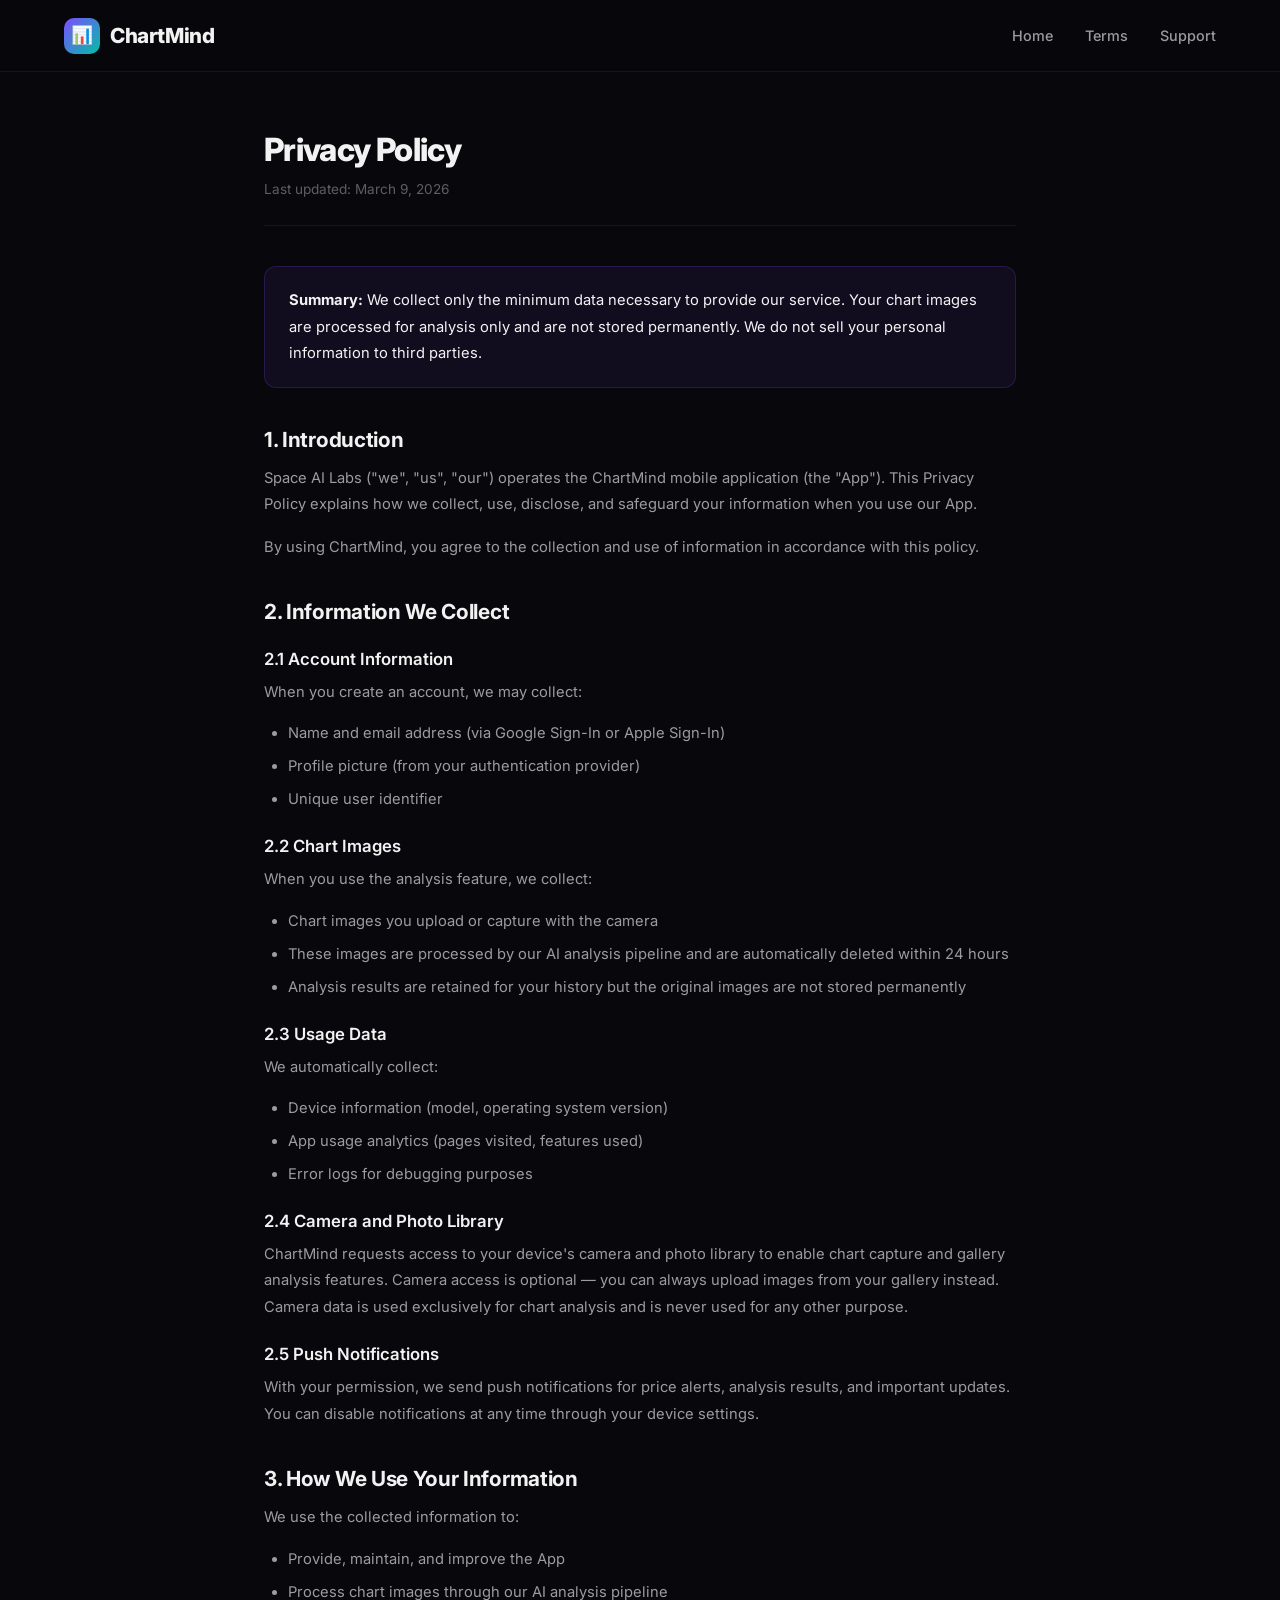
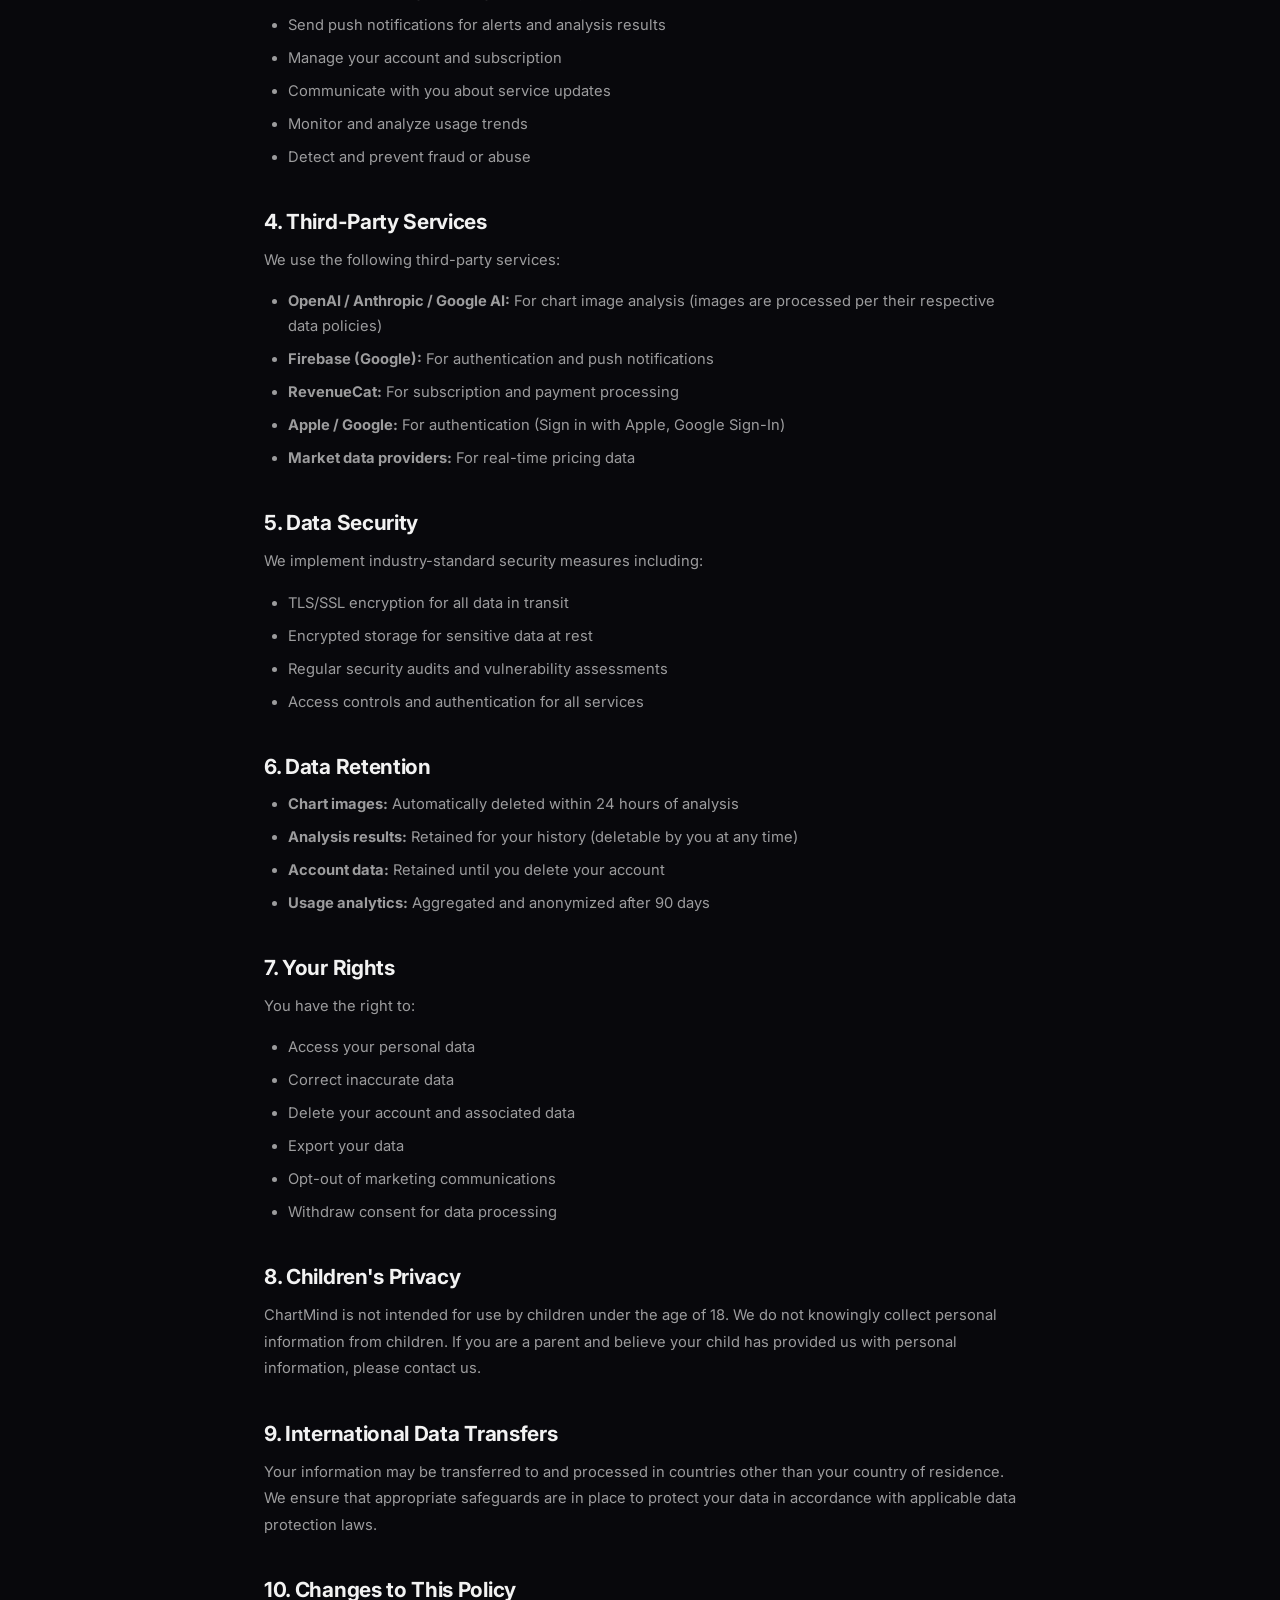
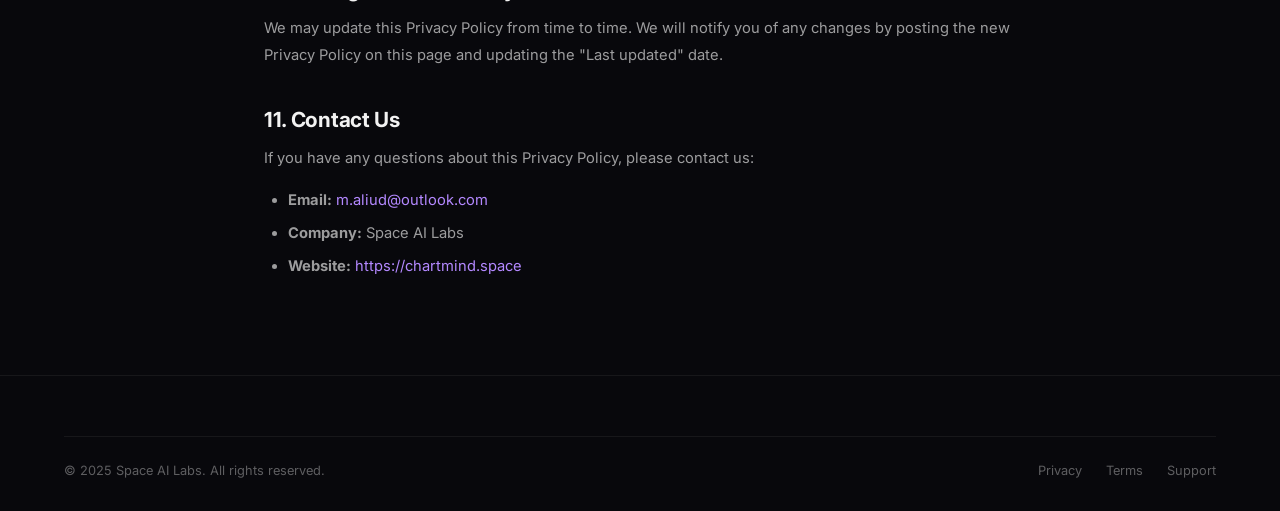
==== privacy-policy.html @ 4bdffff1 "feat: ChartMind website - landing, privacy, terms, support" ====
<!DOCTYPE html>
<html lang="en">

<head>
    <meta charset="UTF-8">
    <meta name="viewport" content="width=device-width, initial-scale=1.0">
    <title>Privacy Policy — ChartMind</title>
    <meta name="description" content="ChartMind Privacy Policy. Learn how we collect, use, and protect your data.">
    <link rel="preconnect" href="https://fonts.googleapis.com">
    <link rel="preconnect" href="https://fonts.gstatic.com" crossorigin>
    <link href="https://fonts.googleapis.com/css2?family=Inter:wght@400;500;600;700;800&display=swap" rel="stylesheet">
    <link rel="stylesheet" href="styles.css">
    <link rel="icon" type="image/png"
        href="data:image/svg+xml,<svg xmlns='http://www.w3.org/2000/svg' viewBox='0 0 100 100'><text y='.9em' font-size='90'>📊</text></svg>">
</head>

<body>

    <!-- Navbar -->
    <nav class="navbar">
        <div class="container">
            <a href="/" class="nav-logo">
                <div class="logo-icon">📊</div>
                ChartMind
            </a>
            <ul class="nav-links" id="navLinks">
                <li><a href="/">Home</a></li>
                <li><a href="terms-of-service.html">Terms</a></li>
                <li><a href="support.html">Support</a></li>
            </ul>
            <button class="nav-toggle" id="navToggle" aria-label="Menu">
                <span></span><span></span><span></span>
            </button>
        </div>
    </nav>

    <!-- Content -->
    <main class="legal-page">
        <div class="container">
            <h1>Privacy Policy</h1>
            <p class="last-updated">Last updated: March 9, 2026</p>

            <div class="highlight-box">
                <p><strong>Summary:</strong> We collect only the minimum data necessary to provide our service. Your
                    chart images are processed for analysis only and are not stored permanently. We do not sell your
                    personal information to third parties.</p>
            </div>

            <h2>1. Introduction</h2>
            <p>Space AI Labs ("we", "us", "our") operates the ChartMind mobile application (the "App"). This Privacy
                Policy explains how we collect, use, disclose, and safeguard your information when you use our App.</p>
            <p>By using ChartMind, you agree to the collection and use of information in accordance with this policy.
            </p>

            <h2>2. Information We Collect</h2>

            <h3>2.1 Account Information</h3>
            <p>When you create an account, we may collect:</p>
            <ul>
                <li>Name and email address (via Google Sign-In or Apple Sign-In)</li>
                <li>Profile picture (from your authentication provider)</li>
                <li>Unique user identifier</li>
            </ul>

            <h3>2.2 Chart Images</h3>
            <p>When you use the analysis feature, we collect:</p>
            <ul>
                <li>Chart images you upload or capture with the camera</li>
                <li>These images are processed by our AI analysis pipeline and are automatically deleted within 24 hours
                </li>
                <li>Analysis results are retained for your history but the original images are not stored permanently
                </li>
            </ul>

            <h3>2.3 Usage Data</h3>
            <p>We automatically collect:</p>
            <ul>
                <li>Device information (model, operating system version)</li>
                <li>App usage analytics (pages visited, features used)</li>
                <li>Error logs for debugging purposes</li>
            </ul>

            <h3>2.4 Camera and Photo Library</h3>
            <p>ChartMind requests access to your device's camera and photo library to enable chart capture and gallery
                analysis features. Camera access is optional — you can always upload images from your gallery instead.
                Camera data is used exclusively for chart analysis and is never used for any other purpose.</p>

            <h3>2.5 Push Notifications</h3>
            <p>With your permission, we send push notifications for price alerts, analysis results, and important
                updates. You can disable notifications at any time through your device settings.</p>

            <h2>3. How We Use Your Information</h2>
            <p>We use the collected information to:</p>
            <ul>
                <li>Provide, maintain, and improve the App</li>
                <li>Process chart images through our AI analysis pipeline</li>
                <li>Send push notifications for alerts and analysis results</li>
                <li>Manage your account and subscription</li>
                <li>Communicate with you about service updates</li>
                <li>Monitor and analyze usage trends</li>
                <li>Detect and prevent fraud or abuse</li>
            </ul>

            <h2>4. Third-Party Services</h2>
            <p>We use the following third-party services:</p>
            <ul>
                <li><strong>OpenAI / Anthropic / Google AI:</strong> For chart image analysis (images are processed per
                    their respective data policies)</li>
                <li><strong>Firebase (Google):</strong> For authentication and push notifications</li>
                <li><strong>RevenueCat:</strong> For subscription and payment processing</li>
                <li><strong>Apple / Google:</strong> For authentication (Sign in with Apple, Google Sign-In)</li>
                <li><strong>Market data providers:</strong> For real-time pricing data</li>
            </ul>

            <h2>5. Data Security</h2>
            <p>We implement industry-standard security measures including:</p>
            <ul>
                <li>TLS/SSL encryption for all data in transit</li>
                <li>Encrypted storage for sensitive data at rest</li>
                <li>Regular security audits and vulnerability assessments</li>
                <li>Access controls and authentication for all services</li>
            </ul>

            <h2>6. Data Retention</h2>
            <ul>
                <li><strong>Chart images:</strong> Automatically deleted within 24 hours of analysis</li>
                <li><strong>Analysis results:</strong> Retained for your history (deletable by you at any time)</li>
                <li><strong>Account data:</strong> Retained until you delete your account</li>
                <li><strong>Usage analytics:</strong> Aggregated and anonymized after 90 days</li>
            </ul>

            <h2>7. Your Rights</h2>
            <p>You have the right to:</p>
            <ul>
                <li>Access your personal data</li>
                <li>Correct inaccurate data</li>
                <li>Delete your account and associated data</li>
                <li>Export your data</li>
                <li>Opt-out of marketing communications</li>
                <li>Withdraw consent for data processing</li>
            </ul>

            <h2>8. Children's Privacy</h2>
            <p>ChartMind is not intended for use by children under the age of 18. We do not knowingly collect personal
                information from children. If you are a parent and believe your child has provided us with personal
                information, please contact us.</p>

            <h2>9. International Data Transfers</h2>
            <p>Your information may be transferred to and processed in countries other than your country of residence.
                We ensure that appropriate safeguards are in place to protect your data in accordance with applicable
                data protection laws.</p>

            <h2>10. Changes to This Policy</h2>
            <p>We may update this Privacy Policy from time to time. We will notify you of any changes by posting the new
                Privacy Policy on this page and updating the "Last updated" date.</p>

            <h2>11. Contact Us</h2>
            <p>If you have any questions about this Privacy Policy, please contact us:</p>
            <ul>
                <li><strong>Email:</strong> <a href="mailto:m.aliud@outlook.com">m.aliud@outlook.com</a></li>
                <li><strong>Company:</strong> Space AI Labs</li>
                <li><strong>Website:</strong> <a href="https://chartmind.space">https://chartmind.space</a></li>
            </ul>
        </div>
    </main>

    <!-- Footer -->
    <footer class="footer">
        <div class="container">
            <div class="footer-bottom">
                <p>&copy; 2025 Space AI Labs. All rights reserved.</p>
                <div class="footer-bottom-links">
                    <a href="privacy-policy.html">Privacy</a>
                    <a href="terms-of-service.html">Terms</a>
                    <a href="support.html">Support</a>
                </div>
            </div>
        </div>
    </footer>

    <script>
        const toggle = document.getElementById('navToggle');
        const links = document.getElementById('navLinks');
        toggle.addEventListener('click', () => links.classList.toggle('active'));
    </script>

</body>

</html>
---- styles.css ----
/* ═══════════════════════════════════════════════════════════════
   ChartMind — Global Styles
   Premium dark theme with purple/teal accents
   ═══════════════════════════════════════════════════════════════ */

/* ─── Reset & Base ─── */
*, *::before, *::after {
  margin: 0;
  padding: 0;
  box-sizing: border-box;
}

:root {
  --bg-primary: #08080c;
  --bg-secondary: #111118;
  --bg-card: #16161f;
  --bg-card-hover: #1c1c28;
  --surface: #1e1e2a;
  --border: rgba(124, 77, 255, 0.12);
  --border-subtle: rgba(255, 255, 255, 0.06);
  
  --purple: #7C4DFF;
  --purple-light: #B388FF;
  --purple-dark: #5a2fd6;
  --teal: #00BFA5;
  --teal-light: #1DE9B6;
  --blue: #448AFF;
  --gold: #FFD54F;
  --red: #FF5252;
  --green: #69F0AE;
  
  --text-primary: rgba(255, 255, 255, 0.95);
  --text-secondary: rgba(255, 255, 255, 0.6);
  --text-muted: rgba(255, 255, 255, 0.35);
  
  --font: 'Inter', -apple-system, BlinkMacSystemFont, 'Segoe UI', sans-serif;
  --font-mono: 'JetBrains Mono', 'Fira Code', monospace;
  
  --radius-sm: 8px;
  --radius-md: 12px;
  --radius-lg: 20px;
  --radius-xl: 28px;
  
  --shadow: 0 4px 24px rgba(0, 0, 0, 0.4);
  --shadow-purple: 0 4px 32px rgba(124, 77, 255, 0.15);
  --shadow-teal: 0 4px 32px rgba(0, 191, 165, 0.15);
  
  --max-width: 1200px;
  --header-height: 72px;
}

html {
  scroll-behavior: smooth;
  -webkit-font-smoothing: antialiased;
  -moz-osx-font-smoothing: grayscale;
}

body {
  font-family: var(--font);
  background: var(--bg-primary);
  color: var(--text-primary);
  line-height: 1.6;
  overflow-x: hidden;
}

a {
  color: var(--purple-light);
  text-decoration: none;
  transition: color 0.2s ease;
}

a:hover {
  color: var(--purple);
}

img {
  max-width: 100%;
  height: auto;
}

/* ─── Typography ─── */
h1 { font-size: clamp(2.2rem, 5vw, 3.5rem); font-weight: 800; line-height: 1.15; letter-spacing: -0.02em; }
h2 { font-size: clamp(1.6rem, 3.5vw, 2.4rem); font-weight: 700; line-height: 1.2; letter-spacing: -0.015em; }
h3 { font-size: clamp(1.2rem, 2.5vw, 1.5rem); font-weight: 600; line-height: 1.3; }
h4 { font-size: 1.1rem; font-weight: 600; }
p { color: var(--text-secondary); font-size: 1rem; }

/* ─── Layout ─── */
.container {
  max-width: var(--max-width);
  margin: 0 auto;
  padding: 0 24px;
}

section {
  padding: 80px 0;
}

/* ─── Header / Navbar ─── */
.navbar {
  position: fixed;
  top: 0;
  left: 0;
  right: 0;
  height: var(--header-height);
  z-index: 1000;
  backdrop-filter: blur(20px);
  -webkit-backdrop-filter: blur(20px);
  background: rgba(8, 8, 12, 0.85);
  border-bottom: 1px solid var(--border-subtle);
  transition: background 0.3s ease;
}

.navbar .container {
  display: flex;
  align-items: center;
  justify-content: space-between;
  height: 100%;
}

.nav-logo {
  display: flex;
  align-items: center;
  gap: 10px;
  font-size: 1.3rem;
  font-weight: 800;
  color: var(--text-primary);
  letter-spacing: -0.02em;
}

.nav-logo .logo-icon {
  width: 36px;
  height: 36px;
  background: linear-gradient(135deg, var(--purple), var(--teal));
  border-radius: 10px;
  display: flex;
  align-items: center;
  justify-content: center;
  font-size: 1.1rem;
}

.nav-links {
  display: flex;
  align-items: center;
  gap: 32px;
  list-style: none;
}

.nav-links a {
  color: var(--text-secondary);
  font-size: 0.9rem;
  font-weight: 500;
  transition: color 0.2s;
}

.nav-links a:hover {
  color: var(--text-primary);
}

.nav-cta {
  display: inline-flex;
  align-items: center;
  gap: 6px;
  padding: 10px 22px;
  background: linear-gradient(135deg, var(--purple), var(--purple-dark));
  color: white !important;
  border-radius: var(--radius-md);
  font-weight: 600;
  font-size: 0.85rem;
  transition: transform 0.2s, box-shadow 0.2s;
}

.nav-cta:hover {
  transform: translateY(-1px);
  box-shadow: var(--shadow-purple);
}

/* Mobile menu */
.nav-toggle {
  display: none;
  flex-direction: column;
  gap: 5px;
  cursor: pointer;
  background: none;
  border: none;
  padding: 8px;
}

.nav-toggle span {
  width: 22px;
  height: 2px;
  background: var(--text-primary);
  border-radius: 2px;
  transition: transform 0.3s;
}

/* ─── Hero Section ─── */
.hero {
  min-height: 100vh;
  display: flex;
  align-items: center;
  position: relative;
  padding-top: var(--header-height);
  overflow: hidden;
}

.hero::before {
  content: '';
  position: absolute;
  top: -30%;
  left: 50%;
  transform: translateX(-50%);
  width: 800px;
  height: 800px;
  background: radial-gradient(circle, rgba(124, 77, 255, 0.12) 0%, transparent 70%);
  pointer-events: none;
}

.hero::after {
  content: '';
  position: absolute;
  bottom: -20%;
  right: -10%;
  width: 600px;
  height: 600px;
  background: radial-gradient(circle, rgba(0, 191, 165, 0.08) 0%, transparent 70%);
  pointer-events: none;
}

.hero .container {
  display: grid;
  grid-template-columns: 1fr 1fr;
  gap: 60px;
  align-items: center;
  position: relative;
  z-index: 1;
}

.hero-content {
  max-width: 560px;
}

.hero-badge {
  display: inline-flex;
  align-items: center;
  gap: 8px;
  padding: 6px 16px;
  background: rgba(124, 77, 255, 0.12);
  border: 1px solid rgba(124, 77, 255, 0.25);
  border-radius: 100px;
  font-size: 0.8rem;
  font-weight: 600;
  color: var(--purple-light);
  margin-bottom: 24px;
}

.hero-badge .dot {
  width: 6px;
  height: 6px;
  background: var(--teal);
  border-radius: 50%;
  animation: pulse-dot 2s infinite;
}

@keyframes pulse-dot {
  0%, 100% { opacity: 1; }
  50% { opacity: 0.4; }
}

.hero h1 {
  margin-bottom: 20px;
}

.hero h1 .gradient-text {
  background: linear-gradient(135deg, var(--purple-light), var(--teal-light));
  -webkit-background-clip: text;
  -webkit-text-fill-color: transparent;
  background-clip: text;
}

.hero-description {
  font-size: 1.15rem;
  margin-bottom: 36px;
  line-height: 1.7;
}

.hero-actions {
  display: flex;
  gap: 16px;
  flex-wrap: wrap;
}

.btn-primary {
  display: inline-flex;
  align-items: center;
  gap: 8px;
  padding: 14px 32px;
  background: linear-gradient(135deg, var(--purple), var(--purple-dark));
  color: white;
  border-radius: var(--radius-md);
  font-weight: 700;
  font-size: 1rem;
  transition: transform 0.2s, box-shadow 0.3s;
  border: none;
  cursor: pointer;
}

.btn-primary:hover {
  transform: translateY(-2px);
  box-shadow: var(--shadow-purple);
  color: white;
}

.btn-secondary {
  display: inline-flex;
  align-items: center;
  gap: 8px;
  padding: 14px 32px;
  background: rgba(255, 255, 255, 0.05);
  color: var(--text-primary);
  border: 1px solid var(--border);
  border-radius: var(--radius-md);
  font-weight: 600;
  font-size: 1rem;
  transition: all 0.2s;
  cursor: pointer;
}

.btn-secondary:hover {
  background: rgba(255, 255, 255, 0.08);
  border-color: rgba(124, 77, 255, 0.3);
  color: white;
}

.hero-visual {
  display: flex;
  justify-content: center;
  position: relative;
}

.phone-mockup {
  width: 280px;
  height: 580px;
  background: var(--bg-card);
  border-radius: 40px;
  border: 3px solid rgba(255, 255, 255, 0.08);
  position: relative;
  overflow: hidden;
  box-shadow: var(--shadow), 0 0 80px rgba(124, 77, 255, 0.1);
}

.phone-mockup::before {
  content: '';
  position: absolute;
  top: 0;
  left: 50%;
  transform: translateX(-50%);
  width: 120px;
  height: 30px;
  background: var(--bg-primary);
  border-radius: 0 0 20px 20px;
  z-index: 2;
}

.phone-screen {
  width: 100%;
  height: 100%;
  background: linear-gradient(180deg, #0d0d15 0%, #111118 50%, #0a0a12 100%);
  display: flex;
  flex-direction: column;
  align-items: center;
  justify-content: center;
  padding: 40px 20px;
}

.phone-screen .chart-line {
  width: 100%;
  height: 120px;
  position: relative;
  margin: 20px 0;
}

.phone-screen .chart-line svg {
  width: 100%;
  height: 100%;
}

/* ─── Features Section ─── */
.features {
  position: relative;
}

.features::before {
  content: '';
  position: absolute;
  top: 0;
  left: 0;
  right: 0;
  height: 1px;
  background: linear-gradient(90deg, transparent, var(--border), transparent);
}

.section-header {
  text-align: center;
  max-width: 600px;
  margin: 0 auto 60px;
}

.section-header .overline {
  display: inline-block;
  font-size: 0.75rem;
  font-weight: 700;
  text-transform: uppercase;
  letter-spacing: 0.15em;
  color: var(--teal);
  margin-bottom: 12px;
}

.section-header h2 {
  margin-bottom: 16px;
}

.section-header p {
  font-size: 1.05rem;
}

.features-grid {
  display: grid;
  grid-template-columns: repeat(3, 1fr);
  gap: 24px;
}

.feature-card {
  background: var(--bg-card);
  border: 1px solid var(--border-subtle);
  border-radius: var(--radius-lg);
  padding: 32px 28px;
  transition: transform 0.3s, border-color 0.3s, box-shadow 0.3s;
}

.feature-card:hover {
  transform: translateY(-4px);
  border-color: var(--border);
  box-shadow: var(--shadow-purple);
}

.feature-icon {
  width: 52px;
  height: 52px;
  border-radius: 14px;
  display: flex;
  align-items: center;
  justify-content: center;
  font-size: 1.5rem;
  margin-bottom: 20px;
}

.feature-icon.purple { background: rgba(124, 77, 255, 0.15); }
.feature-icon.teal { background: rgba(0, 191, 165, 0.15); }
.feature-icon.blue { background: rgba(68, 138, 255, 0.15); }
.feature-icon.gold { background: rgba(255, 213, 79, 0.15); }
.feature-icon.red { background: rgba(255, 82, 82, 0.15); }
.feature-icon.green { background: rgba(105, 240, 174, 0.15); }

.feature-card h3 {
  margin-bottom: 10px;
}

.feature-card p {
  font-size: 0.9rem;
  line-height: 1.6;
}

/* ─── Stats Section ─── */
.stats {
  background: var(--bg-secondary);
}

.stats-grid {
  display: grid;
  grid-template-columns: repeat(4, 1fr);
  gap: 24px;
}

.stat-item {
  text-align: center;
  padding: 32px;
}

.stat-number {
  font-size: 2.5rem;
  font-weight: 800;
  background: linear-gradient(135deg, var(--purple-light), var(--teal));
  -webkit-background-clip: text;
  -webkit-text-fill-color: transparent;
  background-clip: text;
  margin-bottom: 8px;
}

.stat-label {
  color: var(--text-secondary);
  font-size: 0.9rem;
  font-weight: 500;
}

/* ─── CTA Section ─── */
.cta-section {
  text-align: center;
  position: relative;
}

.cta-section::before {
  content: '';
  position: absolute;
  top: 50%;
  left: 50%;
  transform: translate(-50%, -50%);
  width: 600px;
  height: 400px;
  background: radial-gradient(circle, rgba(124, 77, 255, 0.1) 0%, transparent 70%);
  pointer-events: none;
}

.cta-section h2 {
  margin-bottom: 16px;
}

.cta-section p {
  font-size: 1.1rem;
  margin-bottom: 32px;
  max-width: 500px;
  margin-left: auto;
  margin-right: auto;
}

.store-buttons {
  display: flex;
  justify-content: center;
  gap: 16px;
  flex-wrap: wrap;
}

.store-btn {
  display: inline-flex;
  align-items: center;
  gap: 12px;
  padding: 14px 28px;
  background: var(--bg-card);
  border: 1px solid var(--border-subtle);
  border-radius: var(--radius-md);
  color: var(--text-primary);
  transition: all 0.2s;
}

.store-btn:hover {
  border-color: var(--border);
  background: var(--bg-card-hover);
  color: white;
  transform: translateY(-2px);
}

.store-btn .store-icon {
  font-size: 1.6rem;
}

.store-btn .store-text {
  text-align: left;
}

.store-btn .store-text small {
  font-size: 0.7rem;
  color: var(--text-muted);
  display: block;
}

.store-btn .store-text strong {
  font-size: 1rem;
}

/* ─── Footer ─── */
.footer {
  padding: 60px 0 30px;
  border-top: 1px solid var(--border-subtle);
}

.footer-grid {
  display: grid;
  grid-template-columns: 2fr 1fr 1fr 1fr;
  gap: 40px;
  margin-bottom: 40px;
}

.footer-brand p {
  margin-top: 12px;
  font-size: 0.85rem;
  max-width: 300px;
}

.footer-col h4 {
  color: var(--text-primary);
  margin-bottom: 16px;
  font-size: 0.85rem;
  text-transform: uppercase;
  letter-spacing: 0.1em;
}

.footer-col ul {
  list-style: none;
}

.footer-col ul li {
  margin-bottom: 10px;
}

.footer-col ul li a {
  color: var(--text-muted);
  font-size: 0.85rem;
  transition: color 0.2s;
}

.footer-col ul li a:hover {
  color: var(--text-primary);
}

.footer-bottom {
  padding-top: 24px;
  border-top: 1px solid var(--border-subtle);
  display: flex;
  justify-content: space-between;
  align-items: center;
  flex-wrap: wrap;
  gap: 16px;
}

.footer-bottom p {
  font-size: 0.8rem;
  color: var(--text-muted);
}

.footer-bottom-links {
  display: flex;
  gap: 24px;
}

.footer-bottom-links a {
  color: var(--text-muted);
  font-size: 0.8rem;
}

.footer-bottom-links a:hover {
  color: var(--text-secondary);
}

/* ─── Legal Pages ─── */
.legal-page {
  padding-top: calc(var(--header-height) + 60px);
  padding-bottom: 80px;
  min-height: 100vh;
}

.legal-page .container {
  max-width: 800px;
}

.legal-page h1 {
  font-size: 2rem;
  margin-bottom: 8px;
}

.legal-page .last-updated {
  color: var(--text-muted);
  font-size: 0.85rem;
  margin-bottom: 40px;
  padding-bottom: 24px;
  border-bottom: 1px solid var(--border-subtle);
}

.legal-page h2 {
  font-size: 1.3rem;
  margin-top: 40px;
  margin-bottom: 12px;
  color: var(--text-primary);
}

.legal-page h3 {
  font-size: 1.05rem;
  margin-top: 24px;
  margin-bottom: 8px;
}

.legal-page p {
  margin-bottom: 16px;
  font-size: 0.92rem;
  line-height: 1.8;
}

.legal-page ul,
.legal-page ol {
  margin-bottom: 16px;
  padding-left: 24px;
}

.legal-page li {
  color: var(--text-secondary);
  font-size: 0.92rem;
  margin-bottom: 8px;
  line-height: 1.7;
}

.legal-page .highlight-box {
  background: rgba(124, 77, 255, 0.08);
  border: 1px solid rgba(124, 77, 255, 0.2);
  border-radius: var(--radius-md);
  padding: 20px 24px;
  margin: 24px 0;
}

.legal-page .highlight-box p {
  color: var(--text-primary);
  margin-bottom: 0;
}

/* ─── Support Page ─── */
.support-grid {
  display: grid;
  grid-template-columns: repeat(2, 1fr);
  gap: 24px;
  margin-top: 40px;
}

.support-card {
  background: var(--bg-card);
  border: 1px solid var(--border-subtle);
  border-radius: var(--radius-lg);
  padding: 32px;
  transition: border-color 0.3s;
}

.support-card:hover {
  border-color: var(--border);
}

.support-card .icon {
  width: 48px;
  height: 48px;
  border-radius: 12px;
  display: flex;
  align-items: center;
  justify-content: center;
  font-size: 1.3rem;
  margin-bottom: 16px;
}

.support-card h3 {
  margin-bottom: 8px;
}

.support-card p {
  font-size: 0.9rem;
  margin-bottom: 16px;
}

.support-card a.card-link {
  display: inline-flex;
  align-items: center;
  gap: 6px;
  font-size: 0.85rem;
  font-weight: 600;
  color: var(--purple-light);
}

/* ─── FAQ ─── */
.faq-list {
  max-width: 700px;
  margin: 40px auto 0;
}

.faq-item {
  border-bottom: 1px solid var(--border-subtle);
  padding: 20px 0;
}

.faq-item summary {
  cursor: pointer;
  font-weight: 600;
  font-size: 1rem;
  color: var(--text-primary);
  list-style: none;
  display: flex;
  justify-content: space-between;
  align-items: center;
}

.faq-item summary::after {
  content: '+';
  font-size: 1.3rem;
  color: var(--purple);
  transition: transform 0.3s;
}

.faq-item[open] summary::after {
  transform: rotate(45deg);
}

.faq-item .faq-answer {
  margin-top: 12px;
  font-size: 0.9rem;
  color: var(--text-secondary);
  line-height: 1.7;
}

/* ─── Responsive ─── */
@media (max-width: 960px) {
  .hero .container {
    grid-template-columns: 1fr;
    text-align: center;
  }
  
  .hero-content {
    max-width: 100%;
  }
  
  .hero-actions {
    justify-content: center;
  }
  
  .hero-visual {
    display: none;
  }
  
  .features-grid {
    grid-template-columns: repeat(2, 1fr);
  }
  
  .stats-grid {
    grid-template-columns: repeat(2, 1fr);
  }
  
  .footer-grid {
    grid-template-columns: 1fr 1fr;
  }
}

@media (max-width: 640px) {
  .nav-links {
    display: none;
    position: absolute;
    top: var(--header-height);
    left: 0;
    right: 0;
    background: rgba(8, 8, 12, 0.95);
    backdrop-filter: blur(20px);
    flex-direction: column;
    padding: 24px;
    gap: 16px;
    border-bottom: 1px solid var(--border-subtle);
  }
  
  .nav-links.active {
    display: flex;
  }
  
  .nav-toggle {
    display: flex;
  }
  
  .features-grid {
    grid-template-columns: 1fr;
  }
  
  .stats-grid {
    grid-template-columns: 1fr 1fr;
  }
  
  .footer-grid {
    grid-template-columns: 1fr;
  }
  
  .support-grid {
    grid-template-columns: 1fr;
  }
  
  section {
    padding: 60px 0;
  }
  
  .hero-actions {
    flex-direction: column;
    align-items: center;
  }
}
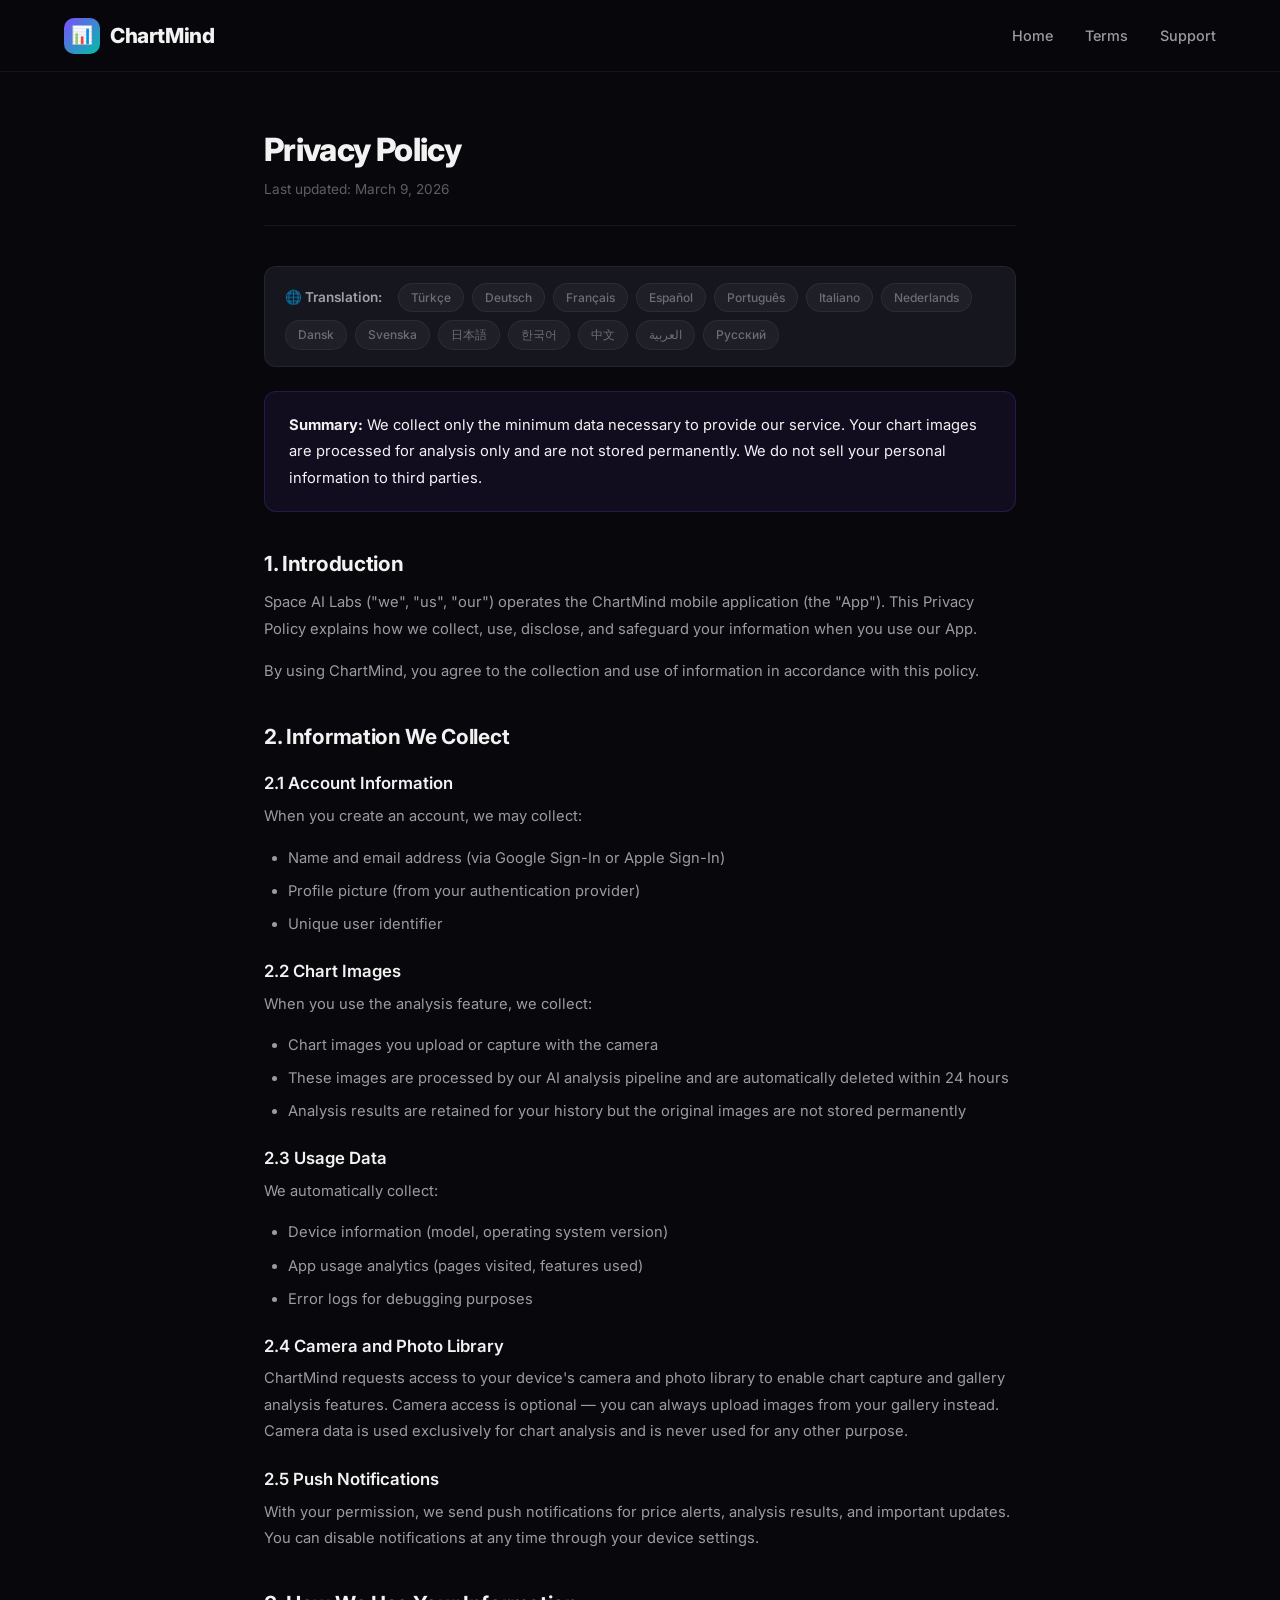
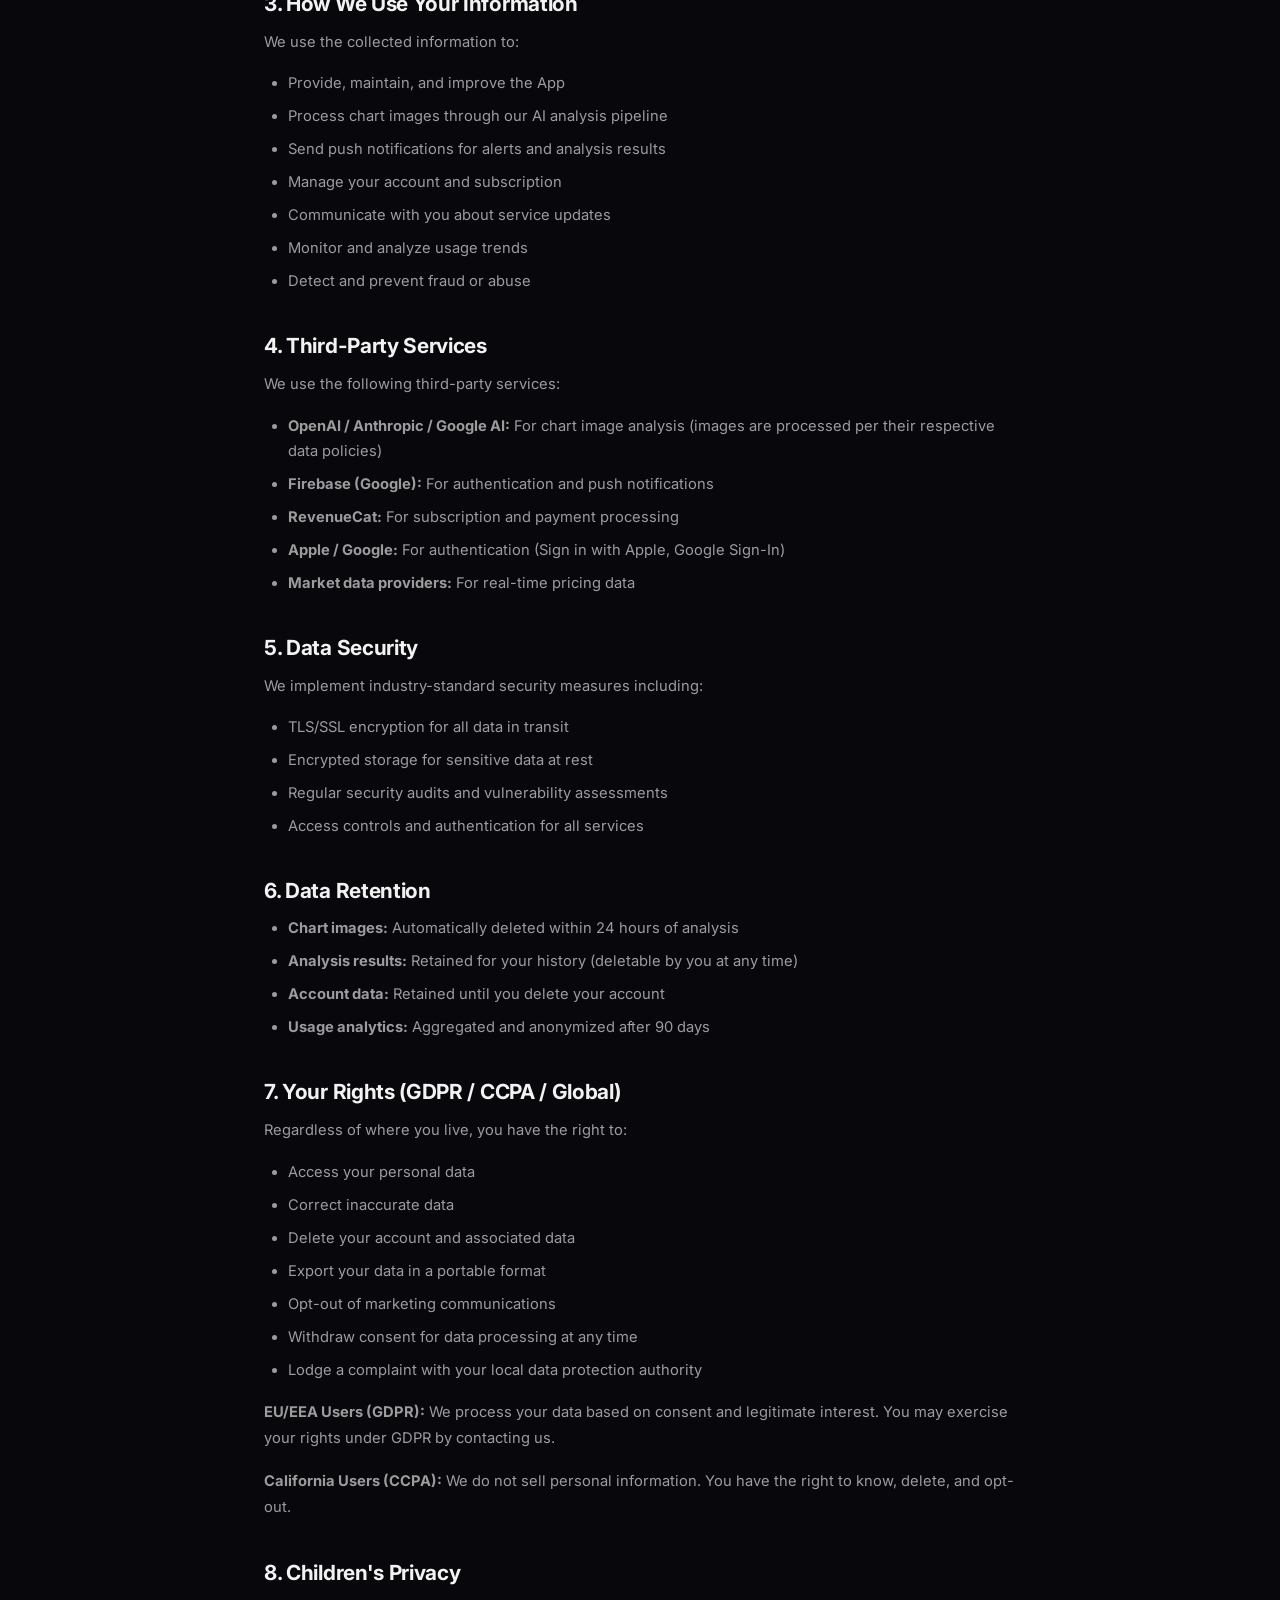
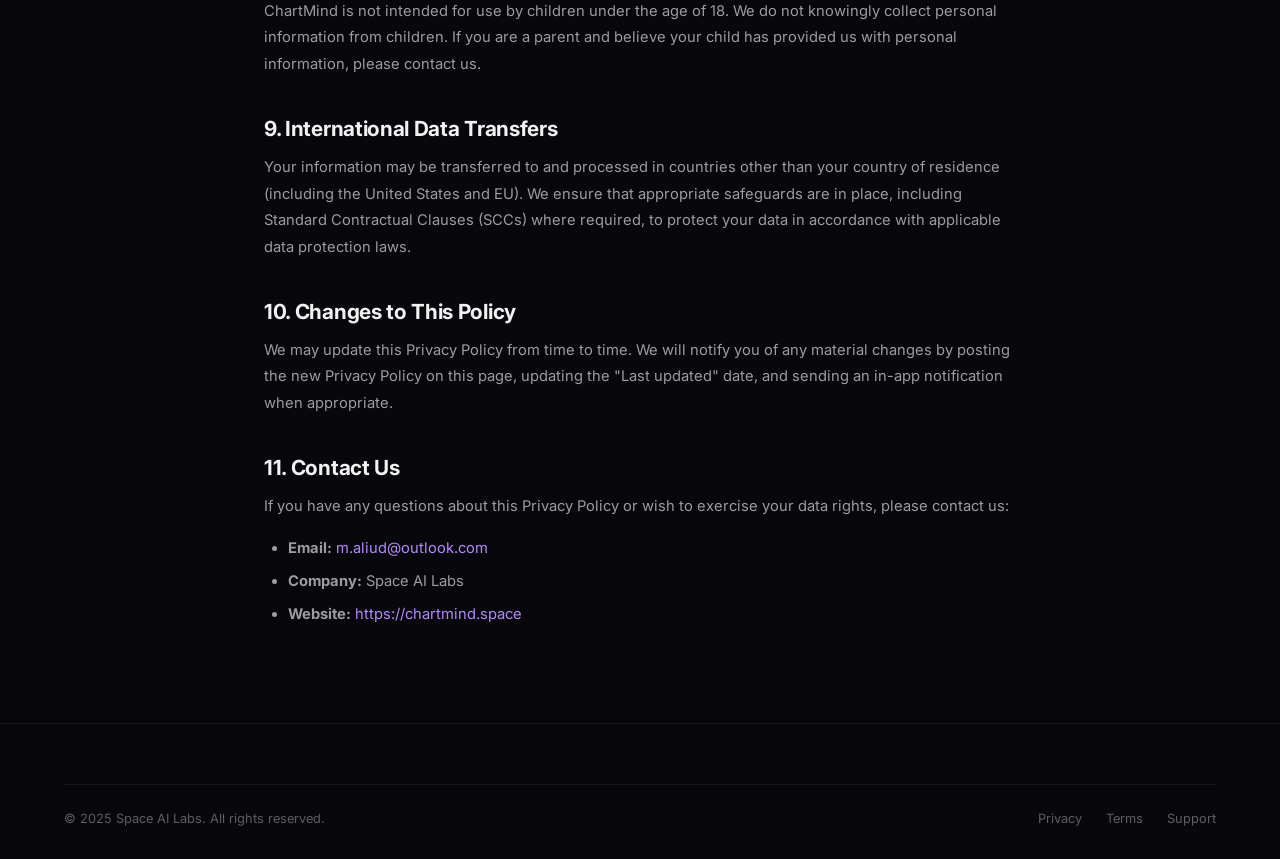
==== commit 949c5f0c: "feat: add multi-language legal pages with 14-language auto-detection - Added translations.js with Pr" ====
--- a/privacy-policy.html
+++ b/privacy-policy.html
@@ -12,9 +12,95 @@
     <link rel="stylesheet" href="styles.css">
     <link rel="icon" type="image/png"
         href="data:image/svg+xml,<svg xmlns='http://www.w3.org/2000/svg' viewBox='0 0 100 100'><text y='.9em' font-size='90'>📊</text></svg>">
+    <style>
+        .lang-selector {
+            display: flex;
+            flex-wrap: wrap;
+            align-items: center;
+            gap: 8px;
+            margin: 24px 0;
+            padding: 16px 20px;
+            background: var(--bg-card);
+            border: 1px solid var(--border-subtle);
+            border-radius: var(--radius-md);
+        }
+
+        .lang-label {
+            font-size: 0.85rem;
+            font-weight: 600;
+            color: var(--text-secondary);
+            margin-right: 8px;
+        }
+
+        .lang-btn {
+            display: inline-block;
+            padding: 4px 12px;
+            font-size: 0.75rem;
+            font-weight: 500;
+            color: var(--text-muted);
+            background: rgba(255, 255, 255, 0.04);
+            border: 1px solid var(--border-subtle);
+            border-radius: 100px;
+            transition: all 0.2s;
+        }
+
+        .lang-btn:hover {
+            color: var(--text-primary);
+            border-color: var(--border);
+            background: rgba(124, 77, 255, 0.08);
+        }
+
+        .lang-btn.active {
+            color: white;
+            background: var(--purple);
+            border-color: var(--purple);
+        }
+
+        .translation-block {
+            margin-top: 48px;
+            padding-top: 40px;
+            border-top: 2px solid var(--border);
+        }
+
+        .translation-notice {
+            padding: 16px 20px;
+            background: rgba(124, 77, 255, 0.08);
+            border: 1px solid rgba(124, 77, 255, 0.2);
+            border-radius: var(--radius-md);
+            font-size: 0.9rem;
+            color: var(--purple-light);
+            margin-bottom: 24px;
+            font-weight: 500;
+        }
+
+        .translation-block h1 {
+            font-size: 1.8rem;
+            margin-bottom: 8px;
+        }
+
+        .translation-block h2 {
+            font-size: 1.2rem;
+            margin-top: 32px;
+            margin-bottom: 10px;
+        }
+
+        .translation-block p {
+            font-size: 0.9rem;
+            line-height: 1.8;
+            margin-bottom: 14px;
+        }
+
+        [dir="rtl"] {
+            text-align: right;
+        }
+
+        [dir="rtl"] .translation-notice {
+            direction: rtl;
+        }
+    </style>
 </head>
 
-<body>
+<body data-legal-type="privacy">
 
     <!-- Navbar -->
     <nav class="navbar">
@@ -40,6 +126,9 @@
             <h1>Privacy Policy</h1>
             <p class="last-updated">Last updated: March 9, 2026</p>
 
+            <!-- Language Selector (auto-populated by JS) -->
+            <div id="language-selector"></div>
+
             <div class="highlight-box">
                 <p><strong>Summary:</strong> We collect only the minimum data necessary to provide our service. Your
                     chart images are processed for analysis only and are not stored permanently. We do not sell your
@@ -129,16 +218,21 @@
                 <li><strong>Usage analytics:</strong> Aggregated and anonymized after 90 days</li>
             </ul>
 
-            <h2>7. Your Rights</h2>
-            <p>You have the right to:</p>
+            <h2>7. Your Rights (GDPR / CCPA / Global)</h2>
+            <p>Regardless of where you live, you have the right to:</p>
             <ul>
                 <li>Access your personal data</li>
                 <li>Correct inaccurate data</li>
                 <li>Delete your account and associated data</li>
-                <li>Export your data</li>
+                <li>Export your data in a portable format</li>
                 <li>Opt-out of marketing communications</li>
-                <li>Withdraw consent for data processing</li>
-            </ul>
+                <li>Withdraw consent for data processing at any time</li>
+                <li>Lodge a complaint with your local data protection authority</li>
+            </ul>
+            <p><strong>EU/EEA Users (GDPR):</strong> We process your data based on consent and legitimate interest. You
+                may exercise your rights under GDPR by contacting us.</p>
+            <p><strong>California Users (CCPA):</strong> We do not sell personal information. You have the right to
+                know, delete, and opt-out.</p>
 
             <h2>8. Children's Privacy</h2>
             <p>ChartMind is not intended for use by children under the age of 18. We do not knowingly collect personal
@@ -146,21 +240,27 @@
                 information, please contact us.</p>
 
             <h2>9. International Data Transfers</h2>
-            <p>Your information may be transferred to and processed in countries other than your country of residence.
-                We ensure that appropriate safeguards are in place to protect your data in accordance with applicable
+            <p>Your information may be transferred to and processed in countries other than your country of residence
+                (including the United States and EU). We ensure that appropriate safeguards are in place, including
+                Standard Contractual Clauses (SCCs) where required, to protect your data in accordance with applicable
                 data protection laws.</p>
 
             <h2>10. Changes to This Policy</h2>
-            <p>We may update this Privacy Policy from time to time. We will notify you of any changes by posting the new
-                Privacy Policy on this page and updating the "Last updated" date.</p>
+            <p>We may update this Privacy Policy from time to time. We will notify you of any material changes by
+                posting the new Privacy Policy on this page, updating the "Last updated" date, and sending an in-app
+                notification when appropriate.</p>
 
             <h2>11. Contact Us</h2>
-            <p>If you have any questions about this Privacy Policy, please contact us:</p>
+            <p>If you have any questions about this Privacy Policy or wish to exercise your data rights, please contact
+                us:</p>
             <ul>
                 <li><strong>Email:</strong> <a href="mailto:m.aliud@outlook.com">m.aliud@outlook.com</a></li>
                 <li><strong>Company:</strong> Space AI Labs</li>
                 <li><strong>Website:</strong> <a href="https://chartmind.space">https://chartmind.space</a></li>
             </ul>
+
+            <!-- Translated content (auto-populated by JS based on browser locale) -->
+            <div id="translated-content"></div>
         </div>
     </main>
 
@@ -183,6 +283,7 @@
         const links = document.getElementById('navLinks');
         toggle.addEventListener('click', () => links.classList.toggle('active'));
     </script>
+    <script src="translations.js"></script>
 
 </body>
 
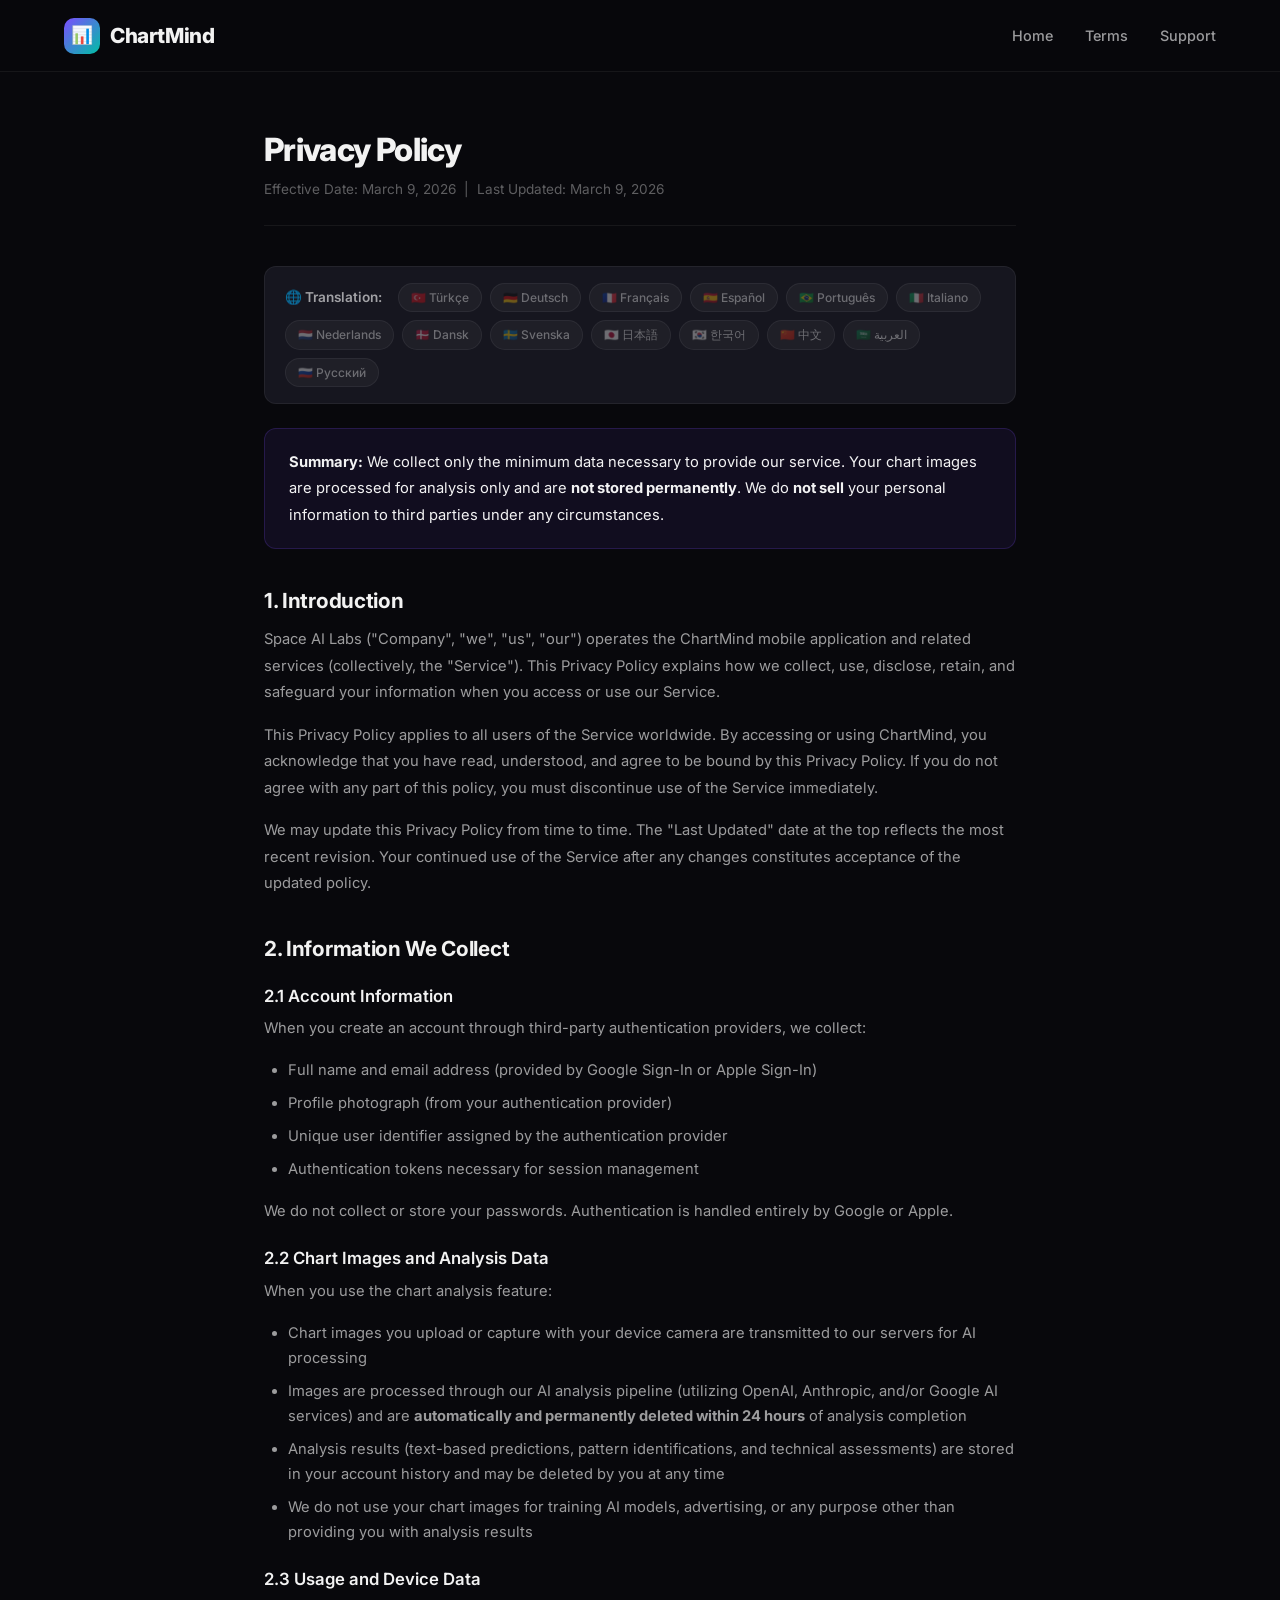
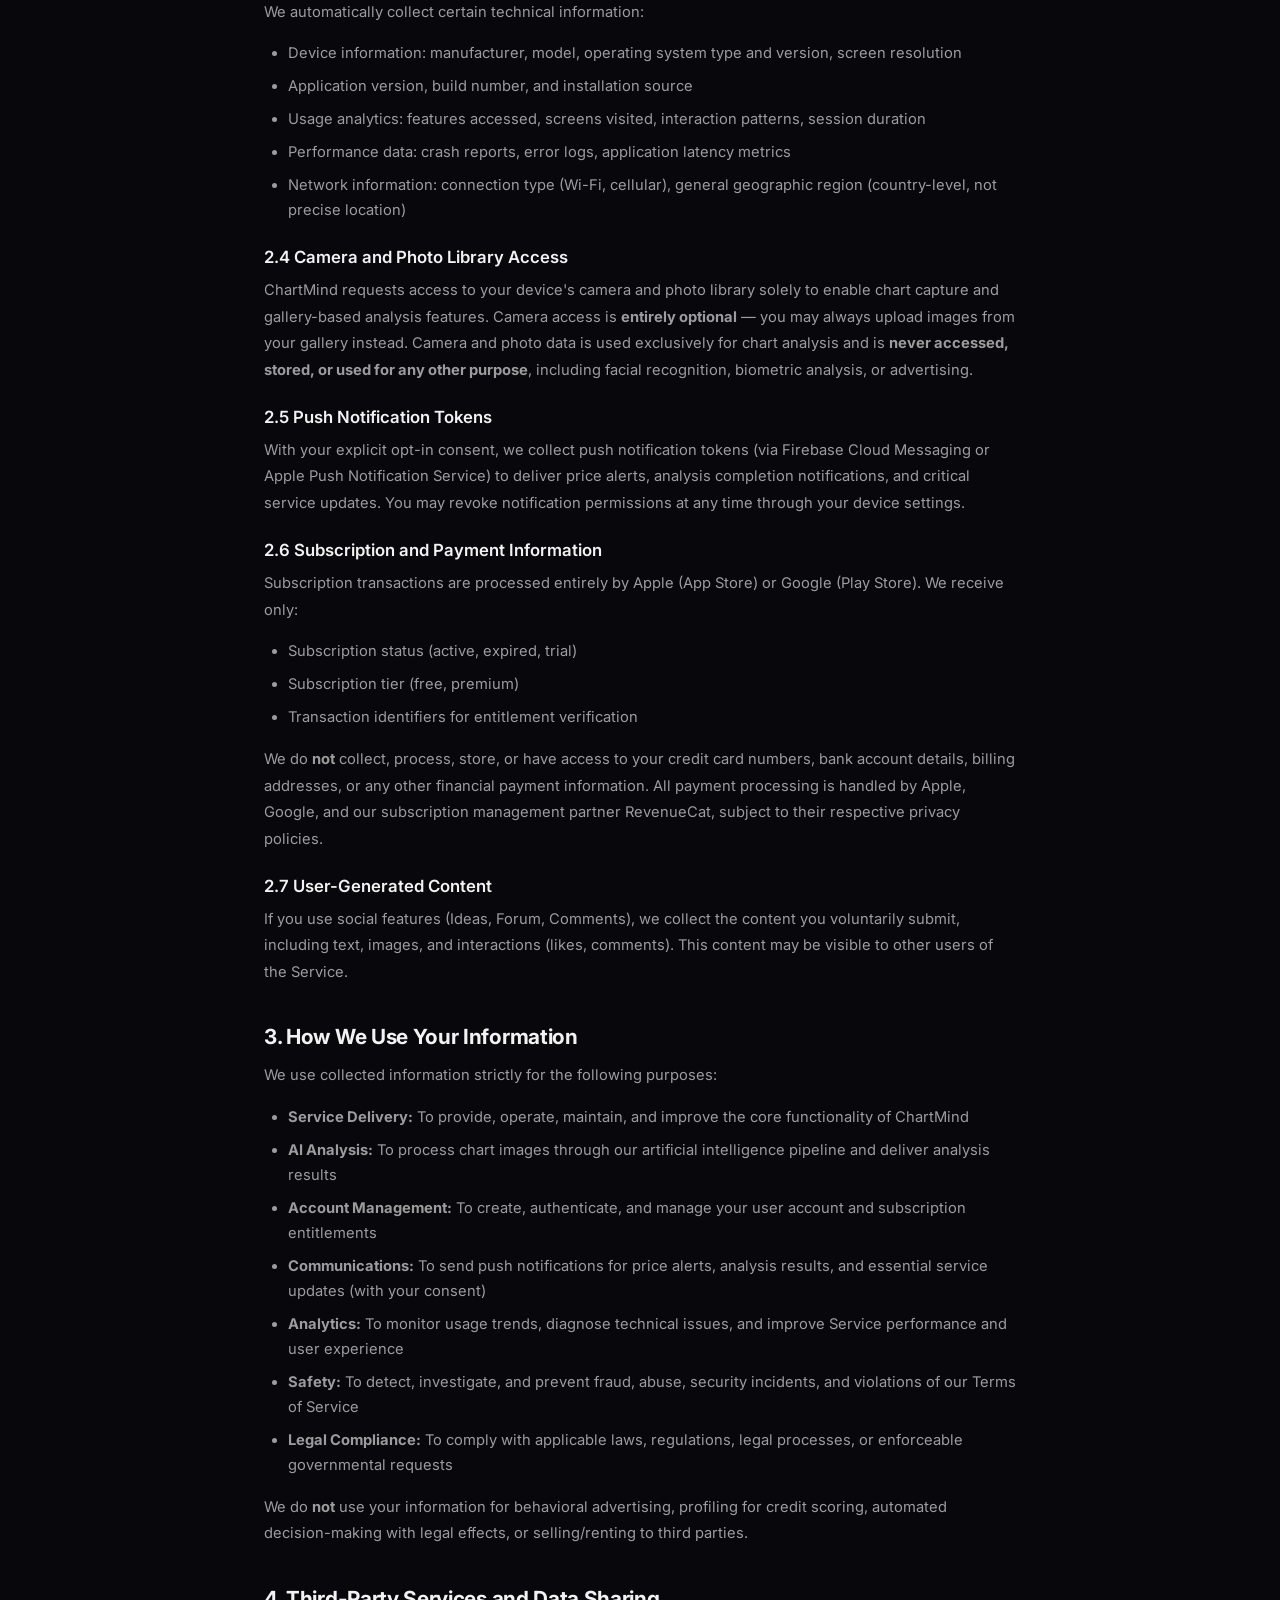
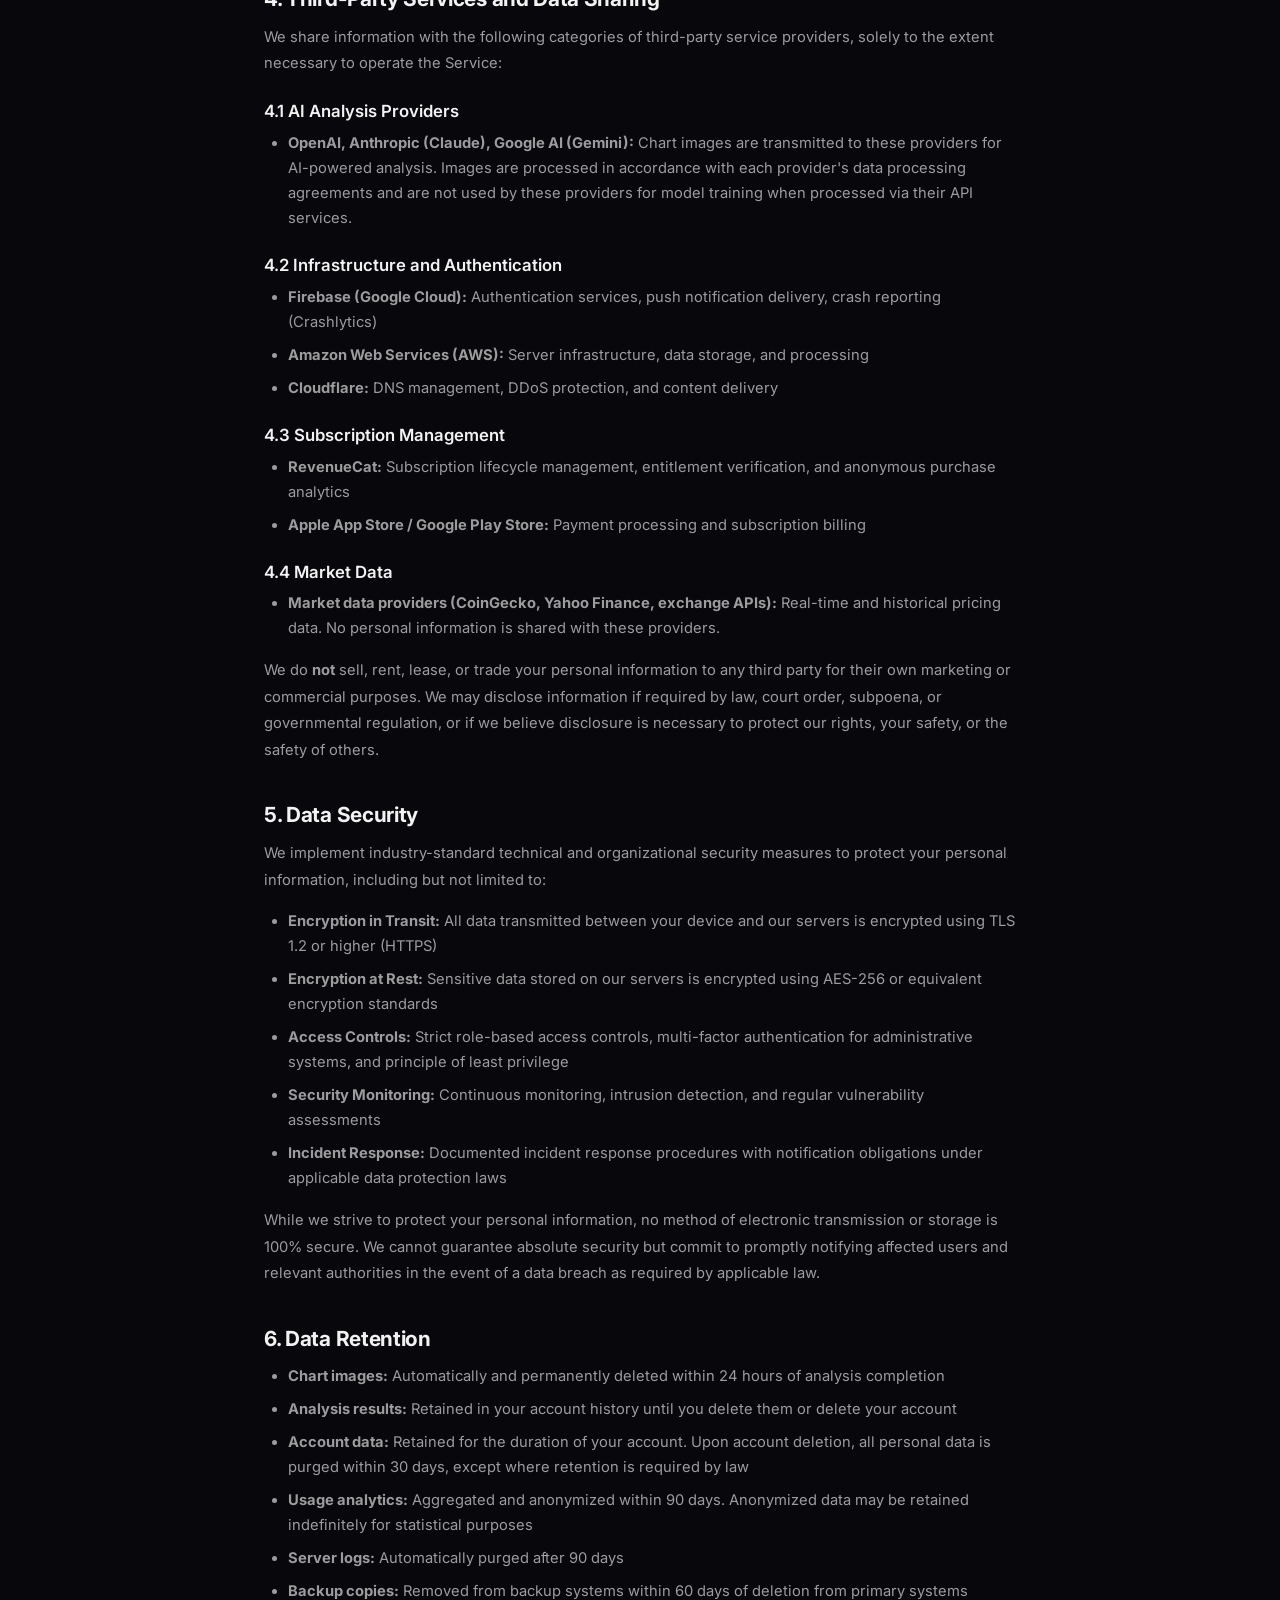
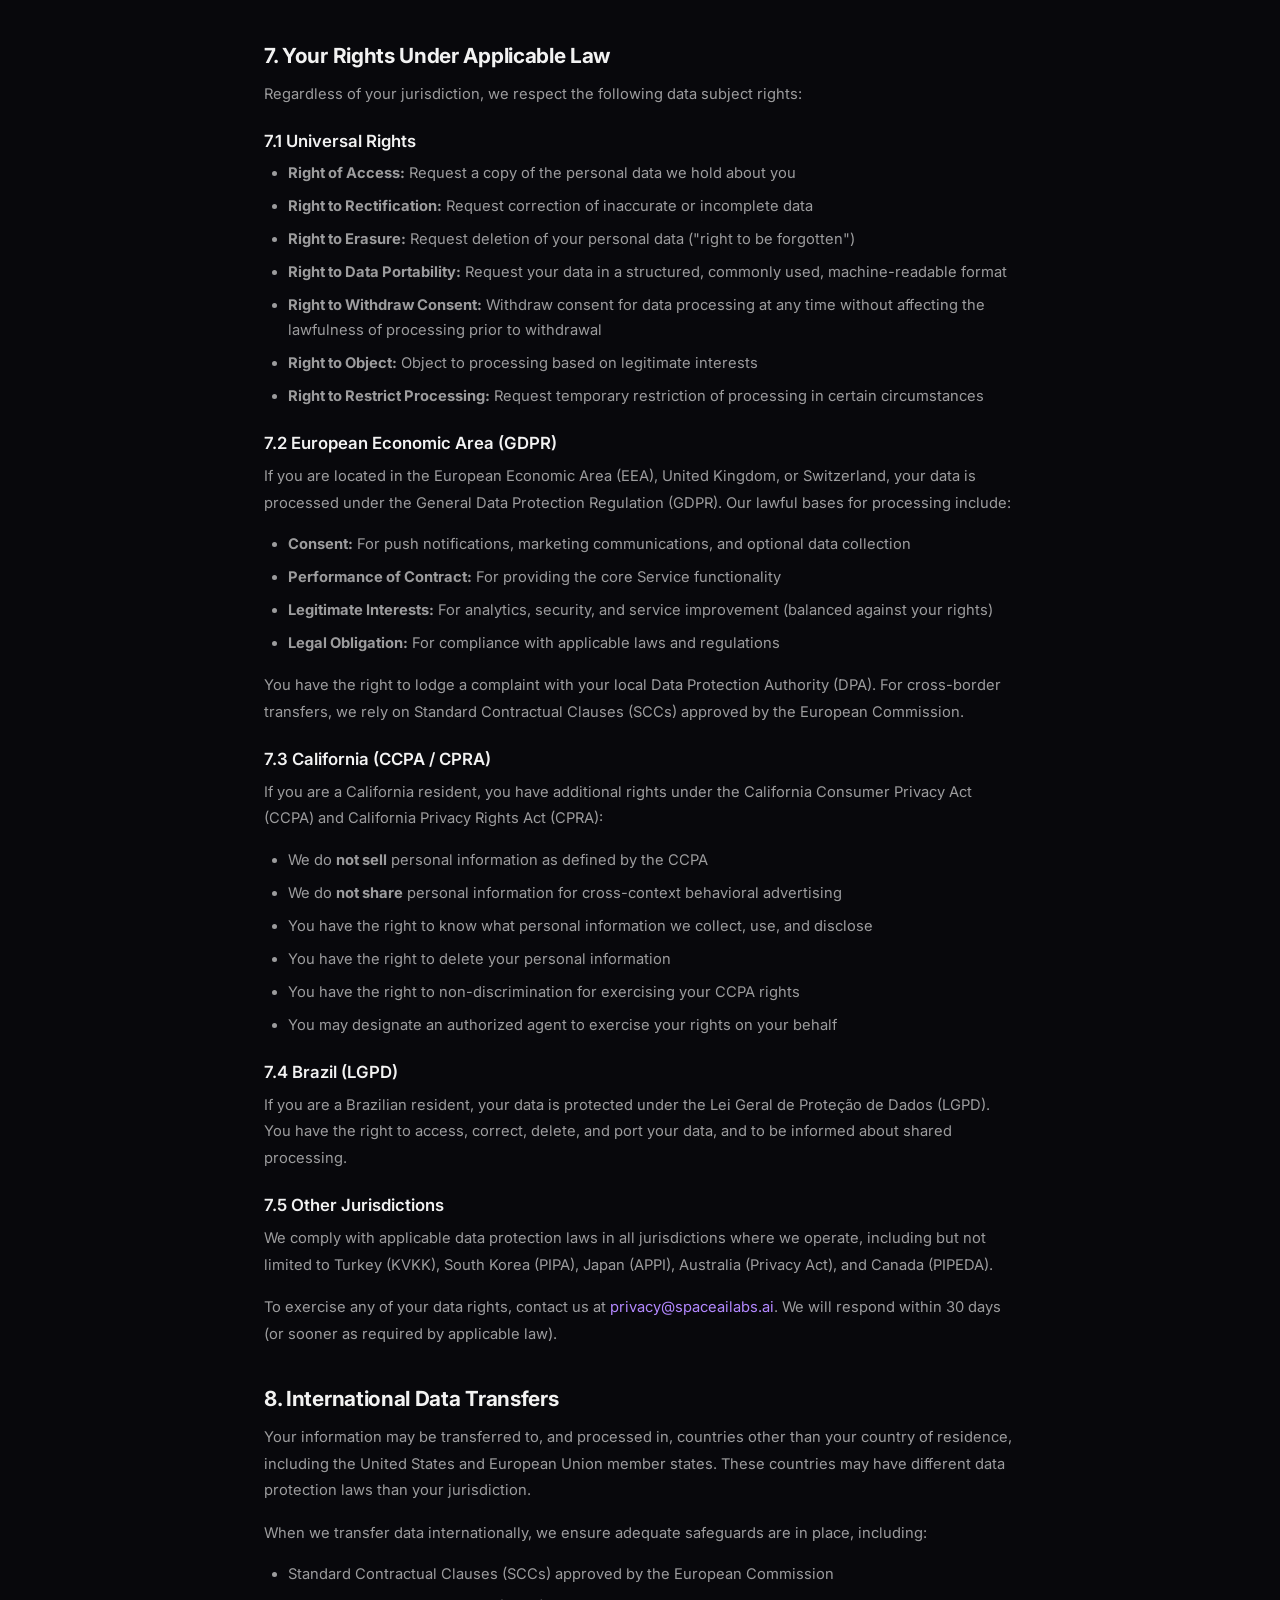
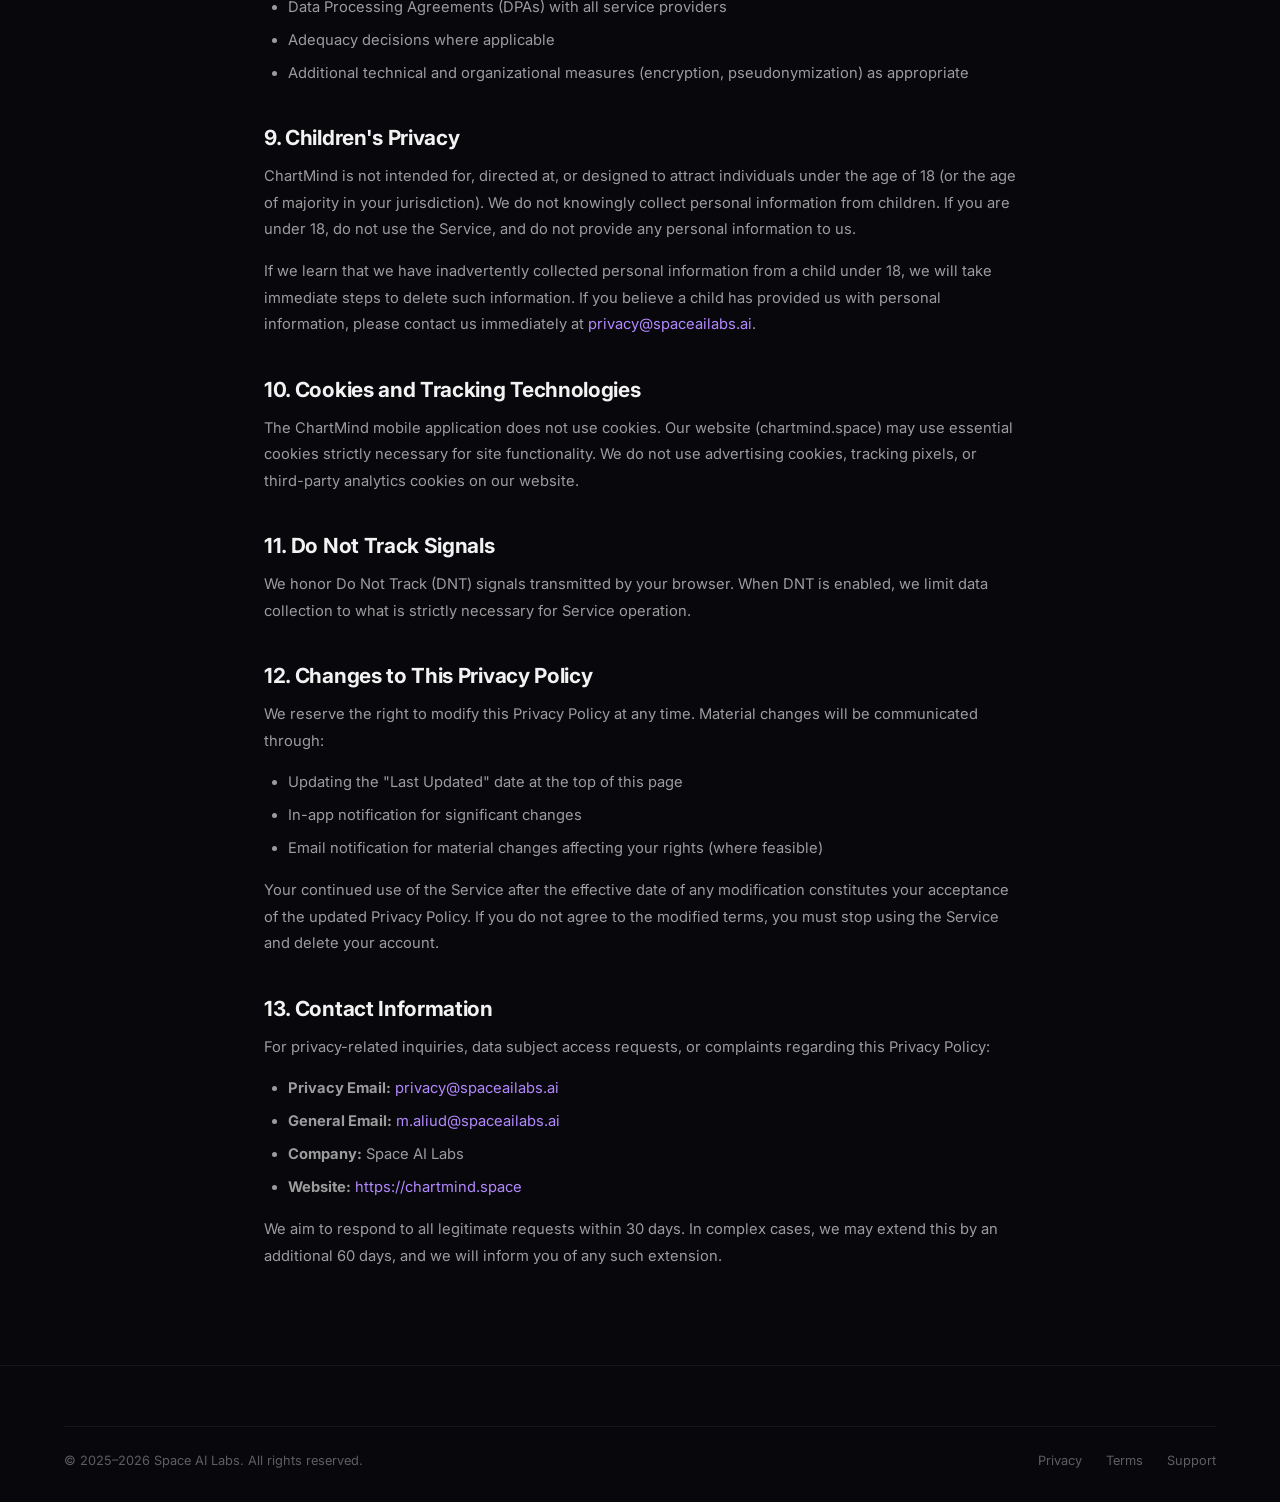
==== commit 96fad819: "feat: ChartMind website - landing, privacy, terms, supporttt" ====
--- a/privacy-policy.html
+++ b/privacy-policy.html
@@ -5,7 +5,8 @@
     <meta charset="UTF-8">
     <meta name="viewport" content="width=device-width, initial-scale=1.0">
     <title>Privacy Policy — ChartMind</title>
-    <meta name="description" content="ChartMind Privacy Policy. Learn how we collect, use, and protect your data.">
+    <meta name="description"
+        content="ChartMind Privacy Policy — Learn how Space AI Labs collects, uses, and protects your personal data.">
     <link rel="preconnect" href="https://fonts.googleapis.com">
     <link rel="preconnect" href="https://fonts.gstatic.com" crossorigin>
     <link href="https://fonts.googleapis.com/css2?family=Inter:wght@400;500;600;700;800&display=swap" rel="stylesheet">
@@ -22,253 +23,423 @@
             padding: 16px 20px;
             background: var(--bg-card);
             border: 1px solid var(--border-subtle);
-            border-radius: var(--radius-md);
+            border-radius: var(--radius-md)
         }
 
         .lang-label {
-            font-size: 0.85rem;
+            font-size: .85rem;
             font-weight: 600;
             color: var(--text-secondary);
-            margin-right: 8px;
+            margin-right: 8px
         }
 
         .lang-btn {
             display: inline-block;
             padding: 4px 12px;
-            font-size: 0.75rem;
+            font-size: .75rem;
             font-weight: 500;
             color: var(--text-muted);
-            background: rgba(255, 255, 255, 0.04);
+            background: rgba(255, 255, 255, .04);
             border: 1px solid var(--border-subtle);
             border-radius: 100px;
-            transition: all 0.2s;
+            transition: all .2s;
+            text-decoration: none
         }
 
         .lang-btn:hover {
             color: var(--text-primary);
             border-color: var(--border);
-            background: rgba(124, 77, 255, 0.08);
+            background: rgba(124, 77, 255, .08)
         }
 
         .lang-btn.active {
-            color: white;
+            color: #fff;
             background: var(--purple);
-            border-color: var(--purple);
+            border-color: var(--purple)
         }
 
         .translation-block {
             margin-top: 48px;
             padding-top: 40px;
-            border-top: 2px solid var(--border);
+            border-top: 2px solid var(--border)
         }
 
         .translation-notice {
             padding: 16px 20px;
-            background: rgba(124, 77, 255, 0.08);
-            border: 1px solid rgba(124, 77, 255, 0.2);
+            background: rgba(124, 77, 255, .08);
+            border: 1px solid rgba(124, 77, 255, .2);
             border-radius: var(--radius-md);
-            font-size: 0.9rem;
+            font-size: .9rem;
             color: var(--purple-light);
             margin-bottom: 24px;
-            font-weight: 500;
+            font-weight: 500
         }
 
         .translation-block h1 {
             font-size: 1.8rem;
-            margin-bottom: 8px;
+            margin-bottom: 8px
         }
 
         .translation-block h2 {
             font-size: 1.2rem;
             margin-top: 32px;
-            margin-bottom: 10px;
+            margin-bottom: 10px
         }
 
         .translation-block p {
-            font-size: 0.9rem;
+            font-size: .9rem;
             line-height: 1.8;
-            margin-bottom: 14px;
+            margin-bottom: 14px
         }
 
         [dir="rtl"] {
-            text-align: right;
+            text-align: right
         }
 
         [dir="rtl"] .translation-notice {
-            direction: rtl;
+            direction: rtl
         }
     </style>
 </head>
 
 <body data-legal-type="privacy">
 
-    <!-- Navbar -->
     <nav class="navbar">
         <div class="container">
             <a href="/" class="nav-logo">
-                <div class="logo-icon">📊</div>
-                ChartMind
+                <div class="logo-icon">📊</div>ChartMind
             </a>
             <ul class="nav-links" id="navLinks">
                 <li><a href="/">Home</a></li>
                 <li><a href="terms-of-service.html">Terms</a></li>
                 <li><a href="support.html">Support</a></li>
             </ul>
-            <button class="nav-toggle" id="navToggle" aria-label="Menu">
-                <span></span><span></span><span></span>
-            </button>
+            <button class="nav-toggle" id="navToggle" aria-label="Menu"><span></span><span></span><span></span></button>
         </div>
     </nav>
 
-    <!-- Content -->
     <main class="legal-page">
         <div class="container">
             <h1>Privacy Policy</h1>
-            <p class="last-updated">Last updated: March 9, 2026</p>
-
-            <!-- Language Selector (auto-populated by JS) -->
+            <p class="last-updated">Effective Date: March 9, 2026 &nbsp;|&nbsp; Last Updated: March 9, 2026</p>
             <div id="language-selector"></div>
 
             <div class="highlight-box">
                 <p><strong>Summary:</strong> We collect only the minimum data necessary to provide our service. Your
-                    chart images are processed for analysis only and are not stored permanently. We do not sell your
-                    personal information to third parties.</p>
+                    chart images are processed for analysis only and are <strong>not stored permanently</strong>. We do
+                    <strong>not sell</strong> your personal information to third parties under any circumstances.</p>
             </div>
 
+            <!-- 1 -->
             <h2>1. Introduction</h2>
-            <p>Space AI Labs ("we", "us", "our") operates the ChartMind mobile application (the "App"). This Privacy
-                Policy explains how we collect, use, disclose, and safeguard your information when you use our App.</p>
-            <p>By using ChartMind, you agree to the collection and use of information in accordance with this policy.
+            <p>Space AI Labs ("Company", "we", "us", "our") operates the ChartMind mobile application and related
+                services (collectively, the "Service"). This Privacy Policy explains how we collect, use, disclose,
+                retain, and safeguard your information when you access or use our Service.</p>
+            <p>This Privacy Policy applies to all users of the Service worldwide. By accessing or using ChartMind, you
+                acknowledge that you have read, understood, and agree to be bound by this Privacy Policy. If you do not
+                agree with any part of this policy, you must discontinue use of the Service immediately.</p>
+            <p>We may update this Privacy Policy from time to time. The "Last Updated" date at the top reflects the most
+                recent revision. Your continued use of the Service after any changes constitutes acceptance of the
+                updated policy.</p>
+
+            <!-- 2 -->
+            <h2>2. Information We Collect</h2>
+
+            <h3>2.1 Account Information</h3>
+            <p>When you create an account through third-party authentication providers, we collect:</p>
+            <ul>
+                <li>Full name and email address (provided by Google Sign-In or Apple Sign-In)</li>
+                <li>Profile photograph (from your authentication provider)</li>
+                <li>Unique user identifier assigned by the authentication provider</li>
+                <li>Authentication tokens necessary for session management</li>
+            </ul>
+            <p>We do not collect or store your passwords. Authentication is handled entirely by Google or Apple.</p>
+
+            <h3>2.2 Chart Images and Analysis Data</h3>
+            <p>When you use the chart analysis feature:</p>
+            <ul>
+                <li>Chart images you upload or capture with your device camera are transmitted to our servers for AI
+                    processing</li>
+                <li>Images are processed through our AI analysis pipeline (utilizing OpenAI, Anthropic, and/or Google AI
+                    services) and are <strong>automatically and permanently deleted within 24 hours</strong> of analysis
+                    completion</li>
+                <li>Analysis results (text-based predictions, pattern identifications, and technical assessments) are
+                    stored in your account history and may be deleted by you at any time</li>
+                <li>We do not use your chart images for training AI models, advertising, or any purpose other than
+                    providing you with analysis results</li>
+            </ul>
+
+            <h3>2.3 Usage and Device Data</h3>
+            <p>We automatically collect certain technical information:</p>
+            <ul>
+                <li>Device information: manufacturer, model, operating system type and version, screen resolution</li>
+                <li>Application version, build number, and installation source</li>
+                <li>Usage analytics: features accessed, screens visited, interaction patterns, session duration</li>
+                <li>Performance data: crash reports, error logs, application latency metrics</li>
+                <li>Network information: connection type (Wi-Fi, cellular), general geographic region (country-level,
+                    not precise location)</li>
+            </ul>
+
+            <h3>2.4 Camera and Photo Library Access</h3>
+            <p>ChartMind requests access to your device's camera and photo library solely to enable chart capture and
+                gallery-based analysis features. Camera access is <strong>entirely optional</strong> — you may always
+                upload images from your gallery instead. Camera and photo data is used exclusively for chart analysis
+                and is <strong>never accessed, stored, or used for any other purpose</strong>, including facial
+                recognition, biometric analysis, or advertising.</p>
+
+            <h3>2.5 Push Notification Tokens</h3>
+            <p>With your explicit opt-in consent, we collect push notification tokens (via Firebase Cloud Messaging or
+                Apple Push Notification Service) to deliver price alerts, analysis completion notifications, and
+                critical service updates. You may revoke notification permissions at any time through your device
+                settings.</p>
+
+            <h3>2.6 Subscription and Payment Information</h3>
+            <p>Subscription transactions are processed entirely by Apple (App Store) or Google (Play Store). We receive
+                only:</p>
+            <ul>
+                <li>Subscription status (active, expired, trial)</li>
+                <li>Subscription tier (free, premium)</li>
+                <li>Transaction identifiers for entitlement verification</li>
+            </ul>
+            <p>We do <strong>not</strong> collect, process, store, or have access to your credit card numbers, bank
+                account details, billing addresses, or any other financial payment information. All payment processing
+                is handled by Apple, Google, and our subscription management partner RevenueCat, subject to their
+                respective privacy policies.</p>
+
+            <h3>2.7 User-Generated Content</h3>
+            <p>If you use social features (Ideas, Forum, Comments), we collect the content you voluntarily submit,
+                including text, images, and interactions (likes, comments). This content may be visible to other users
+                of the Service.</p>
+
+            <!-- 3 -->
+            <h2>3. How We Use Your Information</h2>
+            <p>We use collected information strictly for the following purposes:</p>
+            <ul>
+                <li><strong>Service Delivery:</strong> To provide, operate, maintain, and improve the core functionality
+                    of ChartMind</li>
+                <li><strong>AI Analysis:</strong> To process chart images through our artificial intelligence pipeline
+                    and deliver analysis results</li>
+                <li><strong>Account Management:</strong> To create, authenticate, and manage your user account and
+                    subscription entitlements</li>
+                <li><strong>Communications:</strong> To send push notifications for price alerts, analysis results, and
+                    essential service updates (with your consent)</li>
+                <li><strong>Analytics:</strong> To monitor usage trends, diagnose technical issues, and improve Service
+                    performance and user experience</li>
+                <li><strong>Safety:</strong> To detect, investigate, and prevent fraud, abuse, security incidents, and
+                    violations of our Terms of Service</li>
+                <li><strong>Legal Compliance:</strong> To comply with applicable laws, regulations, legal processes, or
+                    enforceable governmental requests</li>
+            </ul>
+            <p>We do <strong>not</strong> use your information for behavioral advertising, profiling for credit scoring,
+                automated decision-making with legal effects, or selling/renting to third parties.</p>
+
+            <!-- 4 -->
+            <h2>4. Third-Party Services and Data Sharing</h2>
+            <p>We share information with the following categories of third-party service providers, solely to the extent
+                necessary to operate the Service:</p>
+
+            <h3>4.1 AI Analysis Providers</h3>
+            <ul>
+                <li><strong>OpenAI, Anthropic (Claude), Google AI (Gemini):</strong> Chart images are transmitted to
+                    these providers for AI-powered analysis. Images are processed in accordance with each provider's
+                    data processing agreements and are not used by these providers for model training when processed via
+                    their API services.</li>
+            </ul>
+
+            <h3>4.2 Infrastructure and Authentication</h3>
+            <ul>
+                <li><strong>Firebase (Google Cloud):</strong> Authentication services, push notification delivery, crash
+                    reporting (Crashlytics)</li>
+                <li><strong>Amazon Web Services (AWS):</strong> Server infrastructure, data storage, and processing</li>
+                <li><strong>Cloudflare:</strong> DNS management, DDoS protection, and content delivery</li>
+            </ul>
+
+            <h3>4.3 Subscription Management</h3>
+            <ul>
+                <li><strong>RevenueCat:</strong> Subscription lifecycle management, entitlement verification, and
+                    anonymous purchase analytics</li>
+                <li><strong>Apple App Store / Google Play Store:</strong> Payment processing and subscription billing
+                </li>
+            </ul>
+
+            <h3>4.4 Market Data</h3>
+            <ul>
+                <li><strong>Market data providers (CoinGecko, Yahoo Finance, exchange APIs):</strong> Real-time and
+                    historical pricing data. No personal information is shared with these providers.</li>
+            </ul>
+
+            <p>We do <strong>not</strong> sell, rent, lease, or trade your personal information to any third party for
+                their own marketing or commercial purposes. We may disclose information if required by law, court order,
+                subpoena, or governmental regulation, or if we believe disclosure is necessary to protect our rights,
+                your safety, or the safety of others.</p>
+
+            <!-- 5 -->
+            <h2>5. Data Security</h2>
+            <p>We implement industry-standard technical and organizational security measures to protect your personal
+                information, including but not limited to:</p>
+            <ul>
+                <li><strong>Encryption in Transit:</strong> All data transmitted between your device and our servers is
+                    encrypted using TLS 1.2 or higher (HTTPS)</li>
+                <li><strong>Encryption at Rest:</strong> Sensitive data stored on our servers is encrypted using AES-256
+                    or equivalent encryption standards</li>
+                <li><strong>Access Controls:</strong> Strict role-based access controls, multi-factor authentication for
+                    administrative systems, and principle of least privilege</li>
+                <li><strong>Security Monitoring:</strong> Continuous monitoring, intrusion detection, and regular
+                    vulnerability assessments</li>
+                <li><strong>Incident Response:</strong> Documented incident response procedures with notification
+                    obligations under applicable data protection laws</li>
+            </ul>
+            <p>While we strive to protect your personal information, no method of electronic transmission or storage is
+                100% secure. We cannot guarantee absolute security but commit to promptly notifying affected users and
+                relevant authorities in the event of a data breach as required by applicable law.</p>
+
+            <!-- 6 -->
+            <h2>6. Data Retention</h2>
+            <ul>
+                <li><strong>Chart images:</strong> Automatically and permanently deleted within 24 hours of analysis
+                    completion</li>
+                <li><strong>Analysis results:</strong> Retained in your account history until you delete them or delete
+                    your account</li>
+                <li><strong>Account data:</strong> Retained for the duration of your account. Upon account deletion, all
+                    personal data is purged within 30 days, except where retention is required by law</li>
+                <li><strong>Usage analytics:</strong> Aggregated and anonymized within 90 days. Anonymized data may be
+                    retained indefinitely for statistical purposes</li>
+                <li><strong>Server logs:</strong> Automatically purged after 90 days</li>
+                <li><strong>Backup copies:</strong> Removed from backup systems within 60 days of deletion from primary
+                    systems</li>
+            </ul>
+
+            <!-- 7 -->
+            <h2>7. Your Rights Under Applicable Law</h2>
+            <p>Regardless of your jurisdiction, we respect the following data subject rights:</p>
+
+            <h3>7.1 Universal Rights</h3>
+            <ul>
+                <li><strong>Right of Access:</strong> Request a copy of the personal data we hold about you</li>
+                <li><strong>Right to Rectification:</strong> Request correction of inaccurate or incomplete data</li>
+                <li><strong>Right to Erasure:</strong> Request deletion of your personal data ("right to be forgotten")
+                </li>
+                <li><strong>Right to Data Portability:</strong> Request your data in a structured, commonly used,
+                    machine-readable format</li>
+                <li><strong>Right to Withdraw Consent:</strong> Withdraw consent for data processing at any time without
+                    affecting the lawfulness of processing prior to withdrawal</li>
+                <li><strong>Right to Object:</strong> Object to processing based on legitimate interests</li>
+                <li><strong>Right to Restrict Processing:</strong> Request temporary restriction of processing in
+                    certain circumstances</li>
+            </ul>
+
+            <h3>7.2 European Economic Area (GDPR)</h3>
+            <p>If you are located in the European Economic Area (EEA), United Kingdom, or Switzerland, your data is
+                processed under the General Data Protection Regulation (GDPR). Our lawful bases for processing include:
             </p>
-
-            <h2>2. Information We Collect</h2>
-
-            <h3>2.1 Account Information</h3>
-            <p>When you create an account, we may collect:</p>
-            <ul>
-                <li>Name and email address (via Google Sign-In or Apple Sign-In)</li>
-                <li>Profile picture (from your authentication provider)</li>
-                <li>Unique user identifier</li>
-            </ul>
-
-            <h3>2.2 Chart Images</h3>
-            <p>When you use the analysis feature, we collect:</p>
-            <ul>
-                <li>Chart images you upload or capture with the camera</li>
-                <li>These images are processed by our AI analysis pipeline and are automatically deleted within 24 hours
+            <ul>
+                <li><strong>Consent:</strong> For push notifications, marketing communications, and optional data
+                    collection</li>
+                <li><strong>Performance of Contract:</strong> For providing the core Service functionality</li>
+                <li><strong>Legitimate Interests:</strong> For analytics, security, and service improvement (balanced
+                    against your rights)</li>
+                <li><strong>Legal Obligation:</strong> For compliance with applicable laws and regulations</li>
+            </ul>
+            <p>You have the right to lodge a complaint with your local Data Protection Authority (DPA). For cross-border
+                transfers, we rely on Standard Contractual Clauses (SCCs) approved by the European Commission.</p>
+
+            <h3>7.3 California (CCPA / CPRA)</h3>
+            <p>If you are a California resident, you have additional rights under the California Consumer Privacy Act
+                (CCPA) and California Privacy Rights Act (CPRA):</p>
+            <ul>
+                <li>We do <strong>not sell</strong> personal information as defined by the CCPA</li>
+                <li>We do <strong>not share</strong> personal information for cross-context behavioral advertising</li>
+                <li>You have the right to know what personal information we collect, use, and disclose</li>
+                <li>You have the right to delete your personal information</li>
+                <li>You have the right to non-discrimination for exercising your CCPA rights</li>
+                <li>You may designate an authorized agent to exercise your rights on your behalf</li>
+            </ul>
+
+            <h3>7.4 Brazil (LGPD)</h3>
+            <p>If you are a Brazilian resident, your data is protected under the Lei Geral de Proteção de Dados (LGPD).
+                You have the right to access, correct, delete, and port your data, and to be informed about shared
+                processing.</p>
+
+            <h3>7.5 Other Jurisdictions</h3>
+            <p>We comply with applicable data protection laws in all jurisdictions where we operate, including but not
+                limited to Turkey (KVKK), South Korea (PIPA), Japan (APPI), Australia (Privacy Act), and Canada
+                (PIPEDA).</p>
+
+            <p>To exercise any of your data rights, contact us at <a
+                    href="mailto:privacy@spaceailabs.ai">privacy@spaceailabs.ai</a>. We will respond within 30 days (or
+                sooner as required by applicable law).</p>
+
+            <!-- 8 -->
+            <h2>8. International Data Transfers</h2>
+            <p>Your information may be transferred to, and processed in, countries other than your country of residence,
+                including the United States and European Union member states. These countries may have different data
+                protection laws than your jurisdiction.</p>
+            <p>When we transfer data internationally, we ensure adequate safeguards are in place, including:</p>
+            <ul>
+                <li>Standard Contractual Clauses (SCCs) approved by the European Commission</li>
+                <li>Data Processing Agreements (DPAs) with all service providers</li>
+                <li>Adequacy decisions where applicable</li>
+                <li>Additional technical and organizational measures (encryption, pseudonymization) as appropriate</li>
+            </ul>
+
+            <!-- 9 -->
+            <h2>9. Children's Privacy</h2>
+            <p>ChartMind is not intended for, directed at, or designed to attract individuals under the age of 18 (or
+                the age of majority in your jurisdiction). We do not knowingly collect personal information from
+                children. If you are under 18, do not use the Service, and do not provide any personal information to
+                us.</p>
+            <p>If we learn that we have inadvertently collected personal information from a child under 18, we will take
+                immediate steps to delete such information. If you believe a child has provided us with personal
+                information, please contact us immediately at <a
+                    href="mailto:privacy@spaceailabs.ai">privacy@spaceailabs.ai</a>.</p>
+
+            <!-- 10 -->
+            <h2>10. Cookies and Tracking Technologies</h2>
+            <p>The ChartMind mobile application does not use cookies. Our website (chartmind.space) may use essential
+                cookies strictly necessary for site functionality. We do not use advertising cookies, tracking pixels,
+                or third-party analytics cookies on our website.</p>
+
+            <!-- 11 -->
+            <h2>11. Do Not Track Signals</h2>
+            <p>We honor Do Not Track (DNT) signals transmitted by your browser. When DNT is enabled, we limit data
+                collection to what is strictly necessary for Service operation.</p>
+
+            <!-- 12 -->
+            <h2>12. Changes to This Privacy Policy</h2>
+            <p>We reserve the right to modify this Privacy Policy at any time. Material changes will be communicated
+                through:</p>
+            <ul>
+                <li>Updating the "Last Updated" date at the top of this page</li>
+                <li>In-app notification for significant changes</li>
+                <li>Email notification for material changes affecting your rights (where feasible)</li>
+            </ul>
+            <p>Your continued use of the Service after the effective date of any modification constitutes your
+                acceptance of the updated Privacy Policy. If you do not agree to the modified terms, you must stop using
+                the Service and delete your account.</p>
+
+            <!-- 13 -->
+            <h2>13. Contact Information</h2>
+            <p>For privacy-related inquiries, data subject access requests, or complaints regarding this Privacy Policy:
+            </p>
+            <ul>
+                <li><strong>Privacy Email:</strong> <a href="mailto:privacy@spaceailabs.ai">privacy@spaceailabs.ai</a>
                 </li>
-                <li>Analysis results are retained for your history but the original images are not stored permanently
+                <li><strong>General Email:</strong> <a href="mailto:m.aliud@spaceailabs.ai">m.aliud@spaceailabs.ai</a>
                 </li>
-            </ul>
-
-            <h3>2.3 Usage Data</h3>
-            <p>We automatically collect:</p>
-            <ul>
-                <li>Device information (model, operating system version)</li>
-                <li>App usage analytics (pages visited, features used)</li>
-                <li>Error logs for debugging purposes</li>
-            </ul>
-
-            <h3>2.4 Camera and Photo Library</h3>
-            <p>ChartMind requests access to your device's camera and photo library to enable chart capture and gallery
-                analysis features. Camera access is optional — you can always upload images from your gallery instead.
-                Camera data is used exclusively for chart analysis and is never used for any other purpose.</p>
-
-            <h3>2.5 Push Notifications</h3>
-            <p>With your permission, we send push notifications for price alerts, analysis results, and important
-                updates. You can disable notifications at any time through your device settings.</p>
-
-            <h2>3. How We Use Your Information</h2>
-            <p>We use the collected information to:</p>
-            <ul>
-                <li>Provide, maintain, and improve the App</li>
-                <li>Process chart images through our AI analysis pipeline</li>
-                <li>Send push notifications for alerts and analysis results</li>
-                <li>Manage your account and subscription</li>
-                <li>Communicate with you about service updates</li>
-                <li>Monitor and analyze usage trends</li>
-                <li>Detect and prevent fraud or abuse</li>
-            </ul>
-
-            <h2>4. Third-Party Services</h2>
-            <p>We use the following third-party services:</p>
-            <ul>
-                <li><strong>OpenAI / Anthropic / Google AI:</strong> For chart image analysis (images are processed per
-                    their respective data policies)</li>
-                <li><strong>Firebase (Google):</strong> For authentication and push notifications</li>
-                <li><strong>RevenueCat:</strong> For subscription and payment processing</li>
-                <li><strong>Apple / Google:</strong> For authentication (Sign in with Apple, Google Sign-In)</li>
-                <li><strong>Market data providers:</strong> For real-time pricing data</li>
-            </ul>
-
-            <h2>5. Data Security</h2>
-            <p>We implement industry-standard security measures including:</p>
-            <ul>
-                <li>TLS/SSL encryption for all data in transit</li>
-                <li>Encrypted storage for sensitive data at rest</li>
-                <li>Regular security audits and vulnerability assessments</li>
-                <li>Access controls and authentication for all services</li>
-            </ul>
-
-            <h2>6. Data Retention</h2>
-            <ul>
-                <li><strong>Chart images:</strong> Automatically deleted within 24 hours of analysis</li>
-                <li><strong>Analysis results:</strong> Retained for your history (deletable by you at any time)</li>
-                <li><strong>Account data:</strong> Retained until you delete your account</li>
-                <li><strong>Usage analytics:</strong> Aggregated and anonymized after 90 days</li>
-            </ul>
-
-            <h2>7. Your Rights (GDPR / CCPA / Global)</h2>
-            <p>Regardless of where you live, you have the right to:</p>
-            <ul>
-                <li>Access your personal data</li>
-                <li>Correct inaccurate data</li>
-                <li>Delete your account and associated data</li>
-                <li>Export your data in a portable format</li>
-                <li>Opt-out of marketing communications</li>
-                <li>Withdraw consent for data processing at any time</li>
-                <li>Lodge a complaint with your local data protection authority</li>
-            </ul>
-            <p><strong>EU/EEA Users (GDPR):</strong> We process your data based on consent and legitimate interest. You
-                may exercise your rights under GDPR by contacting us.</p>
-            <p><strong>California Users (CCPA):</strong> We do not sell personal information. You have the right to
-                know, delete, and opt-out.</p>
-
-            <h2>8. Children's Privacy</h2>
-            <p>ChartMind is not intended for use by children under the age of 18. We do not knowingly collect personal
-                information from children. If you are a parent and believe your child has provided us with personal
-                information, please contact us.</p>
-
-            <h2>9. International Data Transfers</h2>
-            <p>Your information may be transferred to and processed in countries other than your country of residence
-                (including the United States and EU). We ensure that appropriate safeguards are in place, including
-                Standard Contractual Clauses (SCCs) where required, to protect your data in accordance with applicable
-                data protection laws.</p>
-
-            <h2>10. Changes to This Policy</h2>
-            <p>We may update this Privacy Policy from time to time. We will notify you of any material changes by
-                posting the new Privacy Policy on this page, updating the "Last updated" date, and sending an in-app
-                notification when appropriate.</p>
-
-            <h2>11. Contact Us</h2>
-            <p>If you have any questions about this Privacy Policy or wish to exercise your data rights, please contact
-                us:</p>
-            <ul>
-                <li><strong>Email:</strong> <a href="mailto:m.aliud@outlook.com">m.aliud@outlook.com</a></li>
                 <li><strong>Company:</strong> Space AI Labs</li>
                 <li><strong>Website:</strong> <a href="https://chartmind.space">https://chartmind.space</a></li>
             </ul>
-
-            <!-- Translated content (auto-populated by JS based on browser locale) -->
+            <p>We aim to respond to all legitimate requests within 30 days. In complex cases, we may extend this by an
+                additional 60 days, and we will inform you of any such extension.</p>
+
             <div id="translated-content"></div>
         </div>
     </main>
 
-    <!-- Footer -->
     <footer class="footer">
         <div class="container">
             <div class="footer-bottom">
-                <p>&copy; 2025 Space AI Labs. All rights reserved.</p>
+                <p>&copy; 2025–2026 Space AI Labs. All rights reserved.</p>
                 <div class="footer-bottom-links">
                     <a href="privacy-policy.html">Privacy</a>
                     <a href="terms-of-service.html">Terms</a>
@@ -284,7 +455,6 @@
         toggle.addEventListener('click', () => links.classList.toggle('active'));
     </script>
     <script src="translations.js"></script>
-
 </body>
 
 </html>
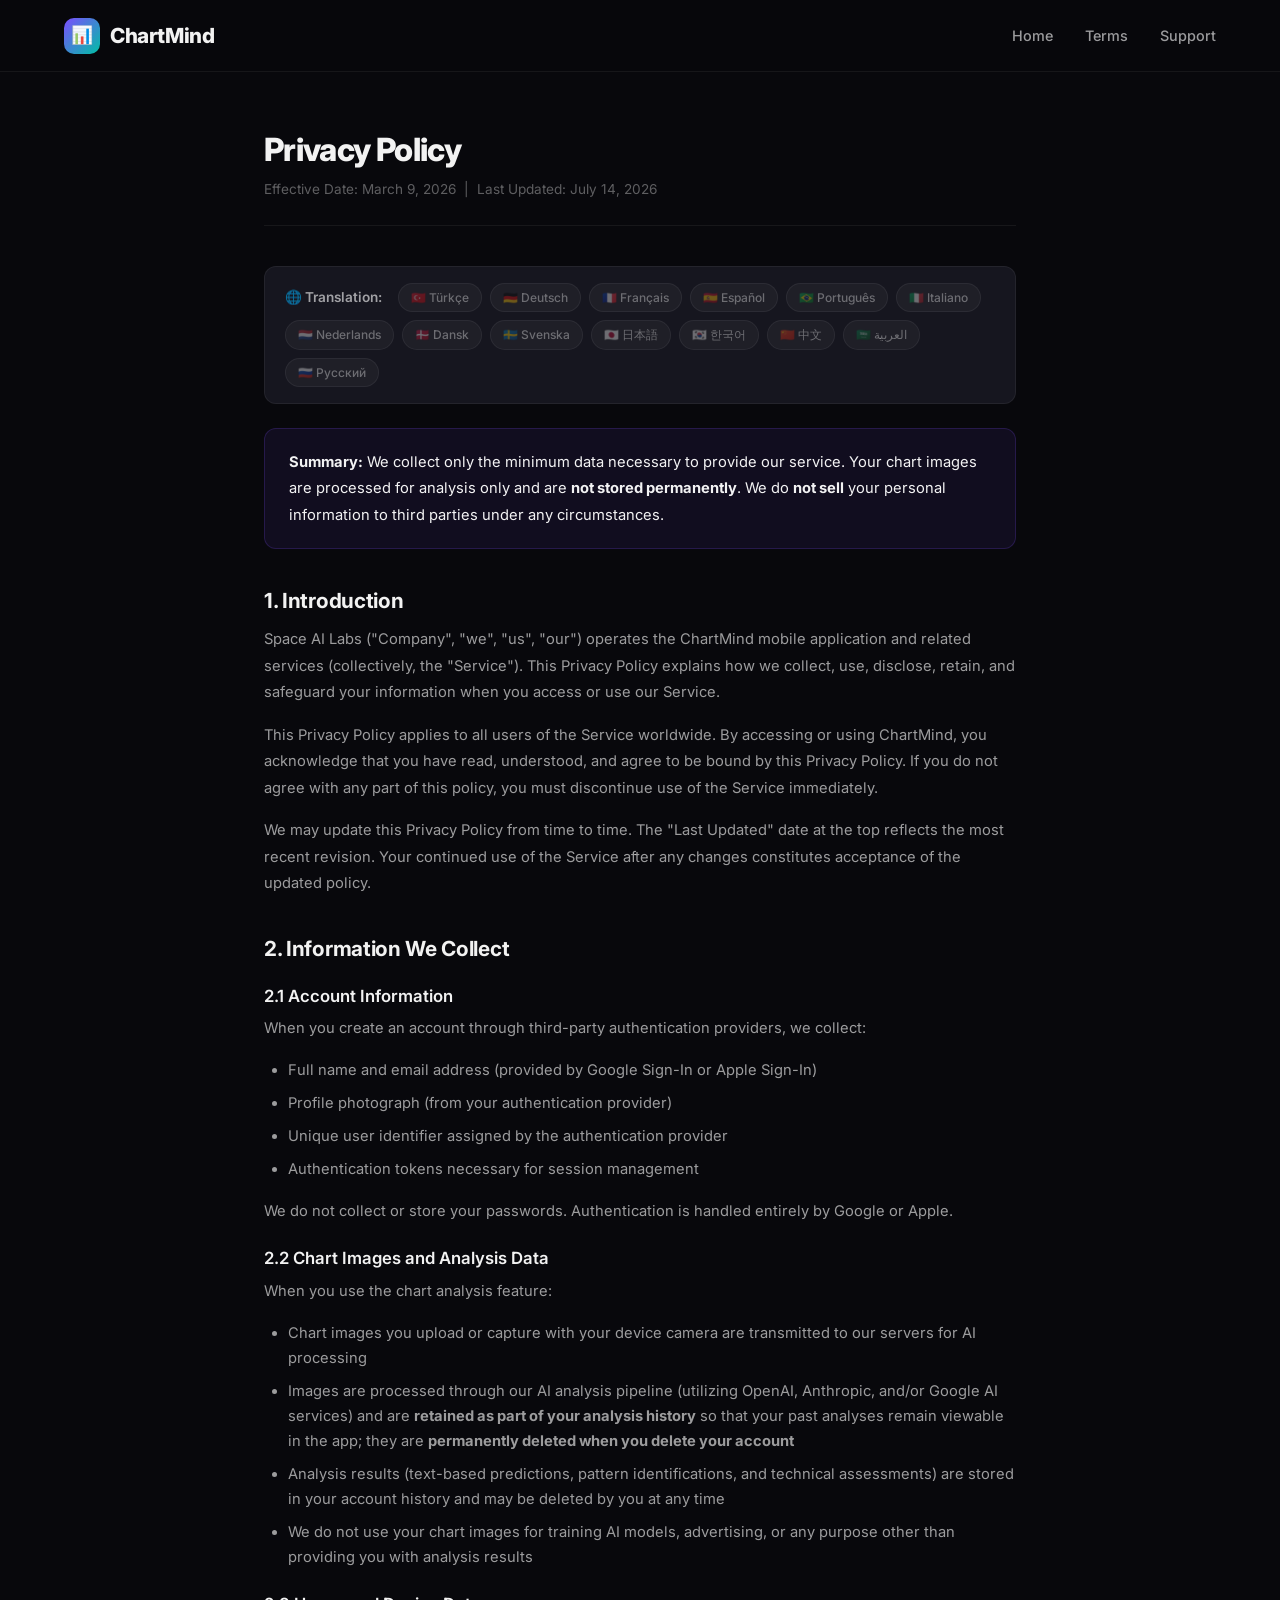
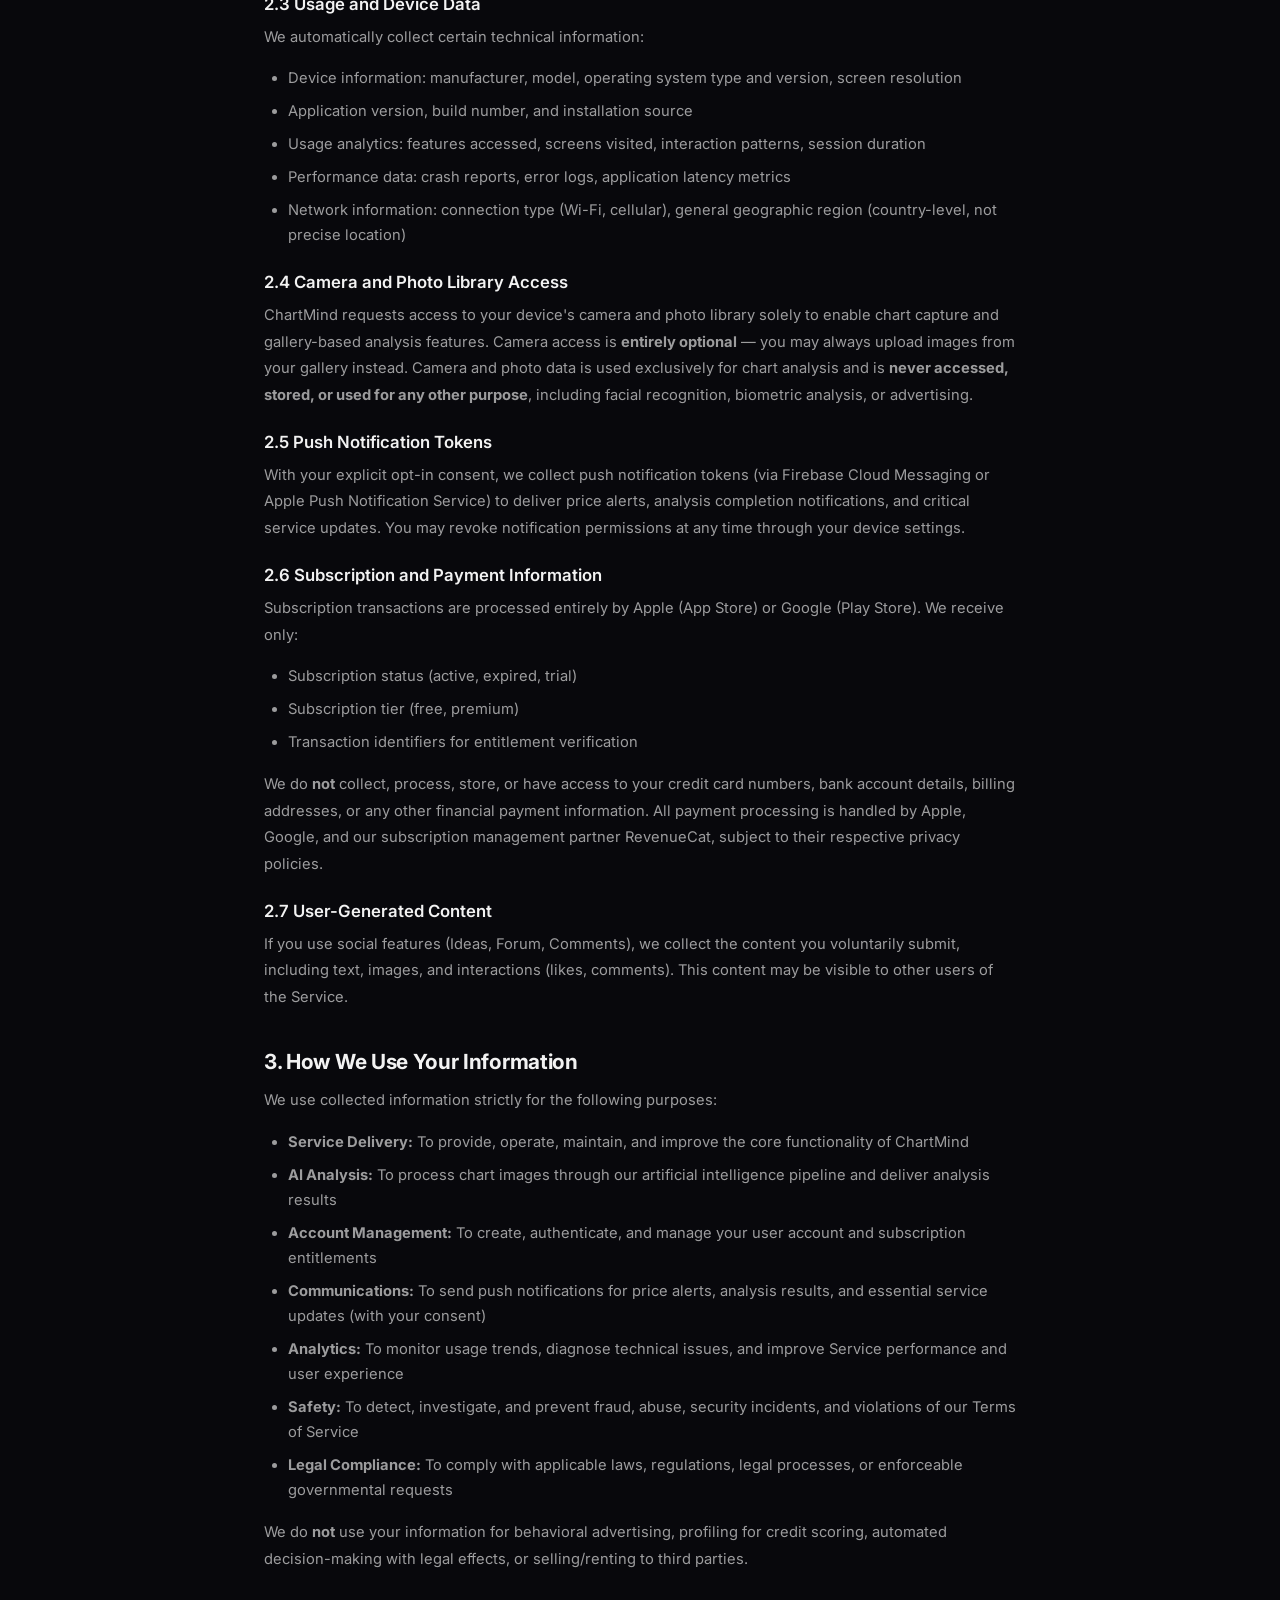
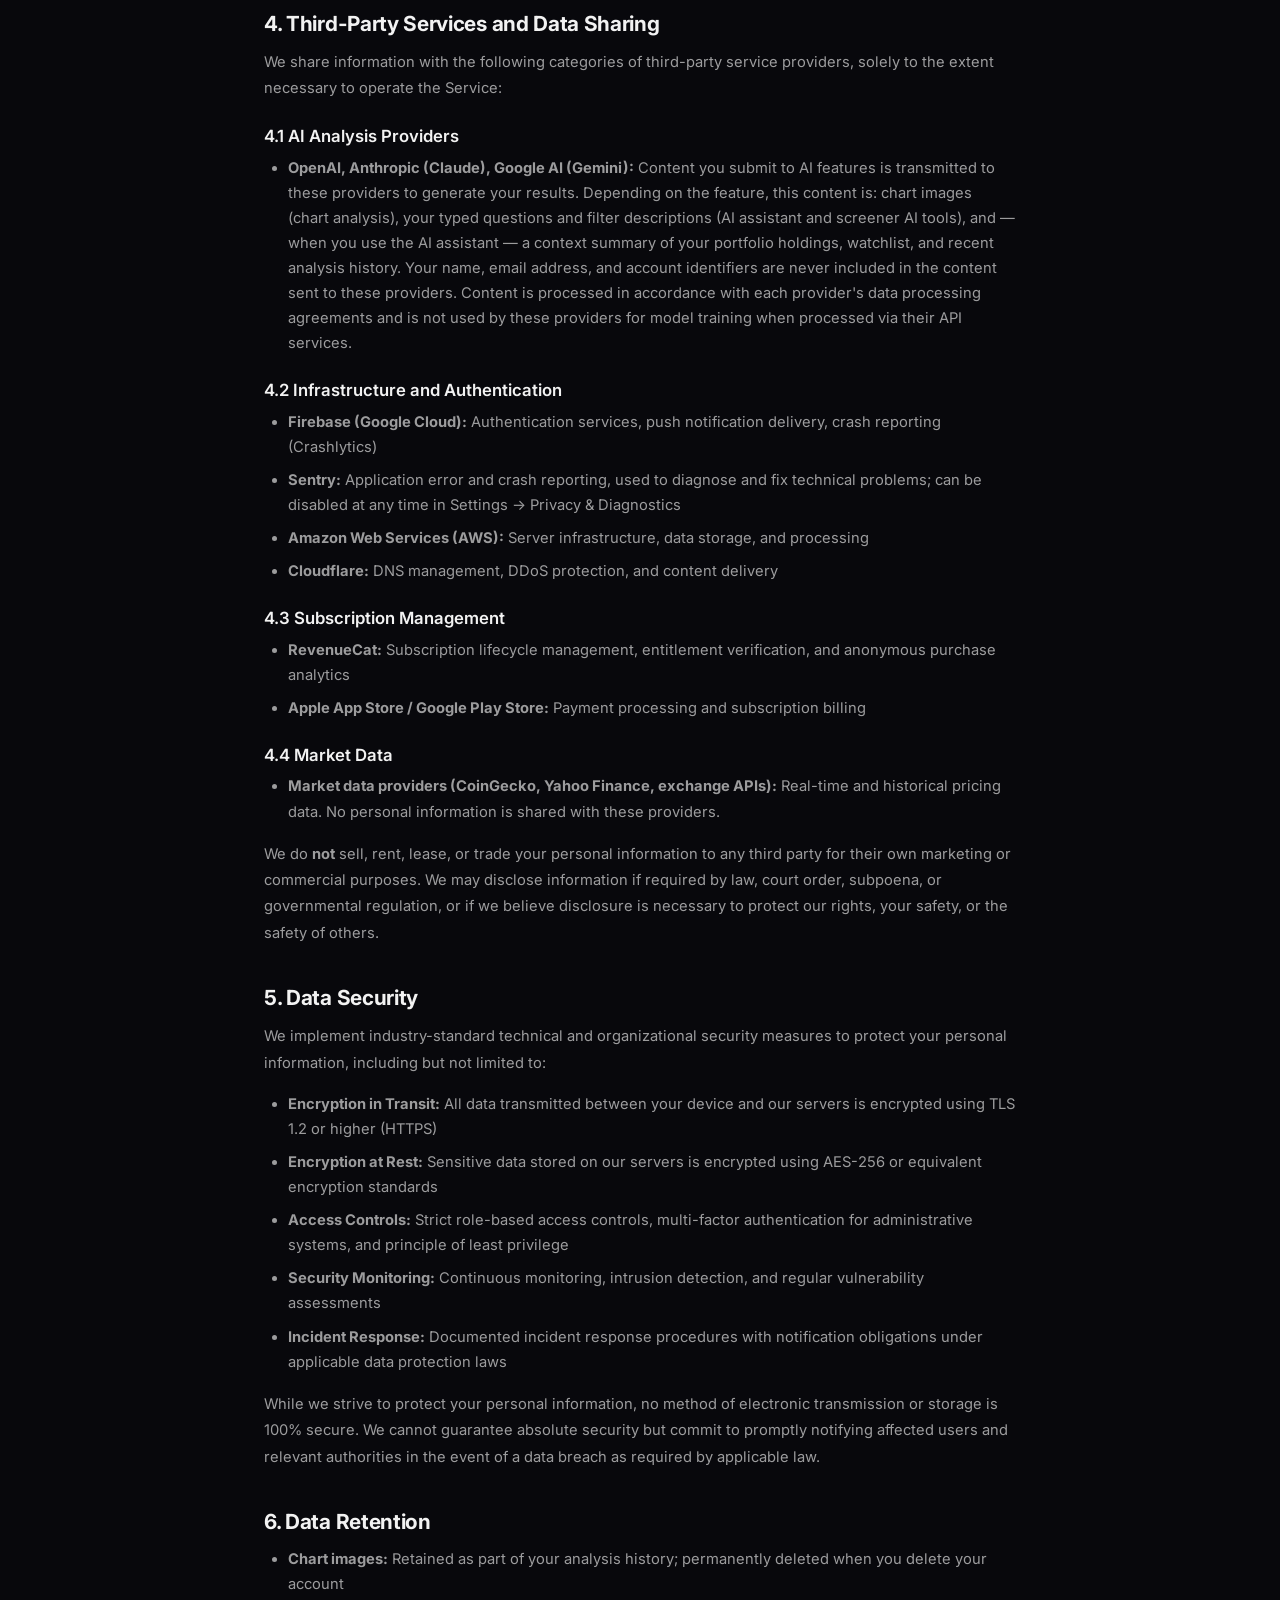
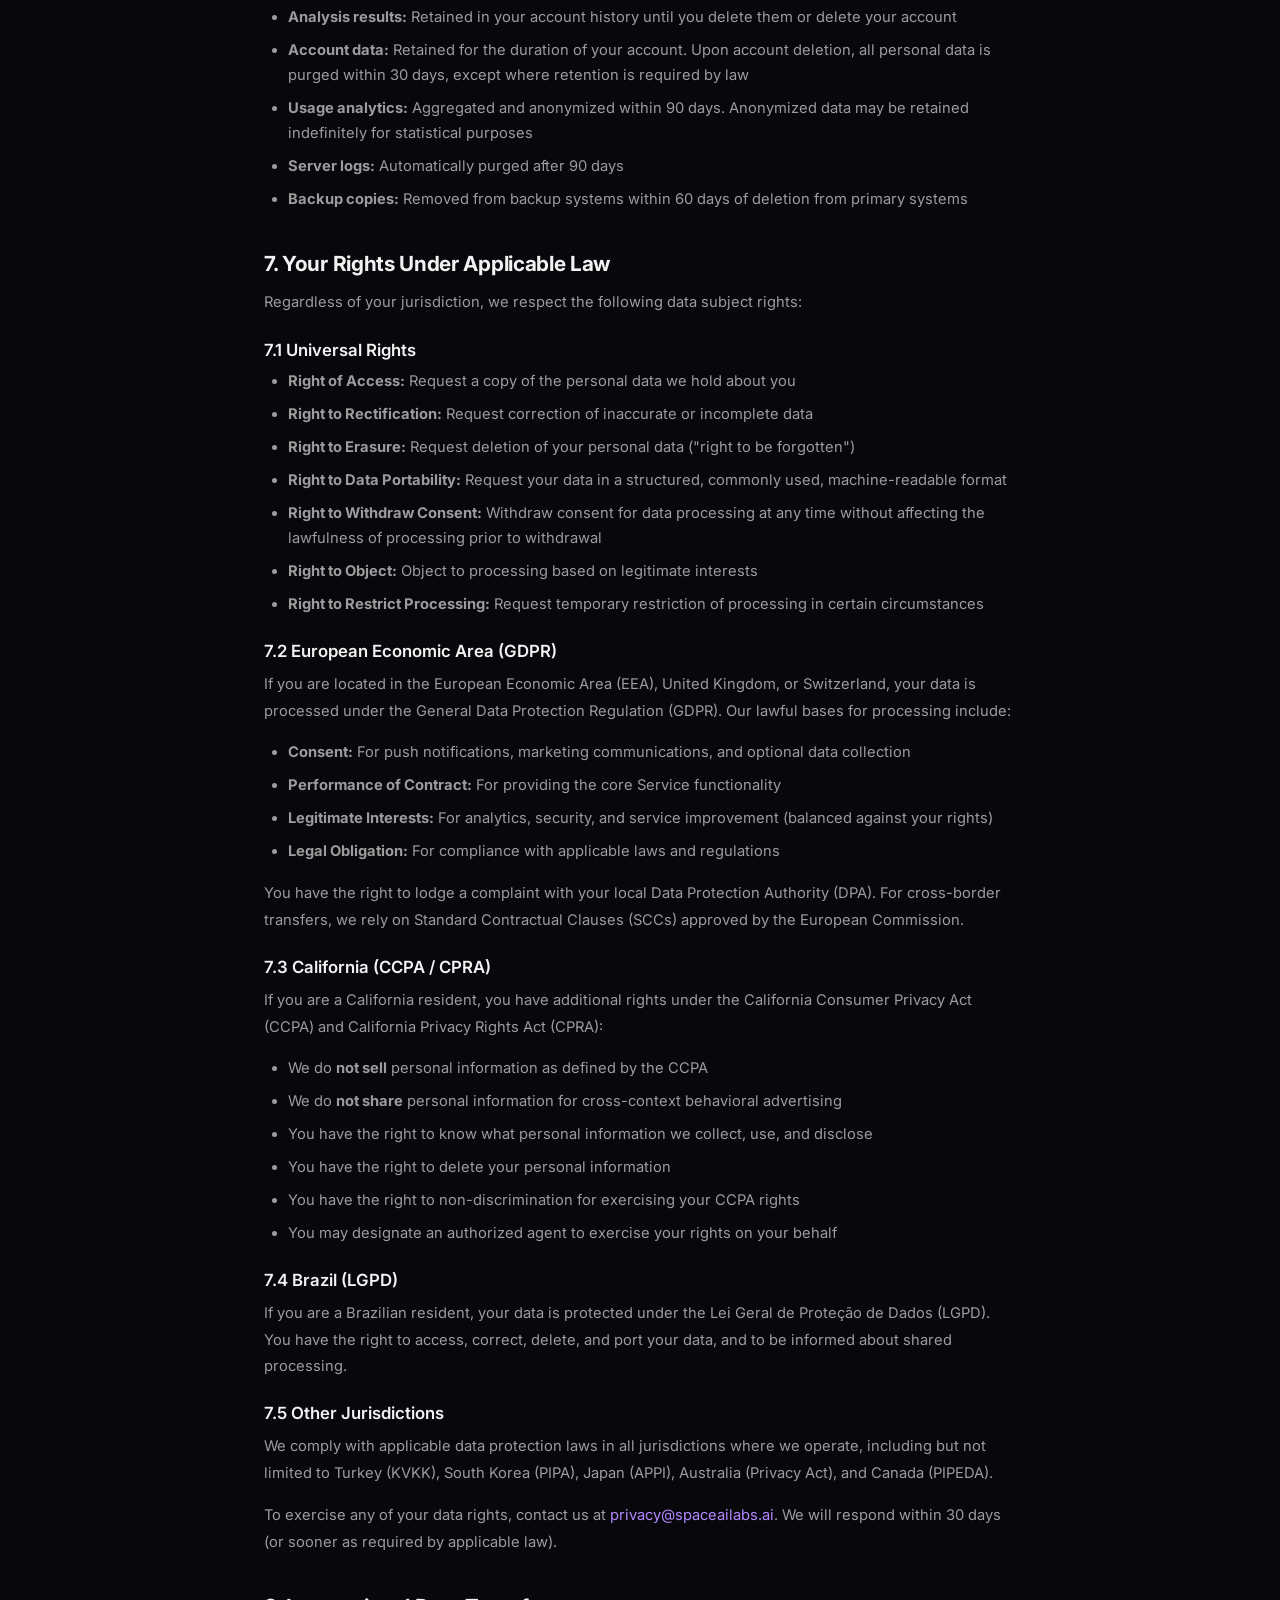
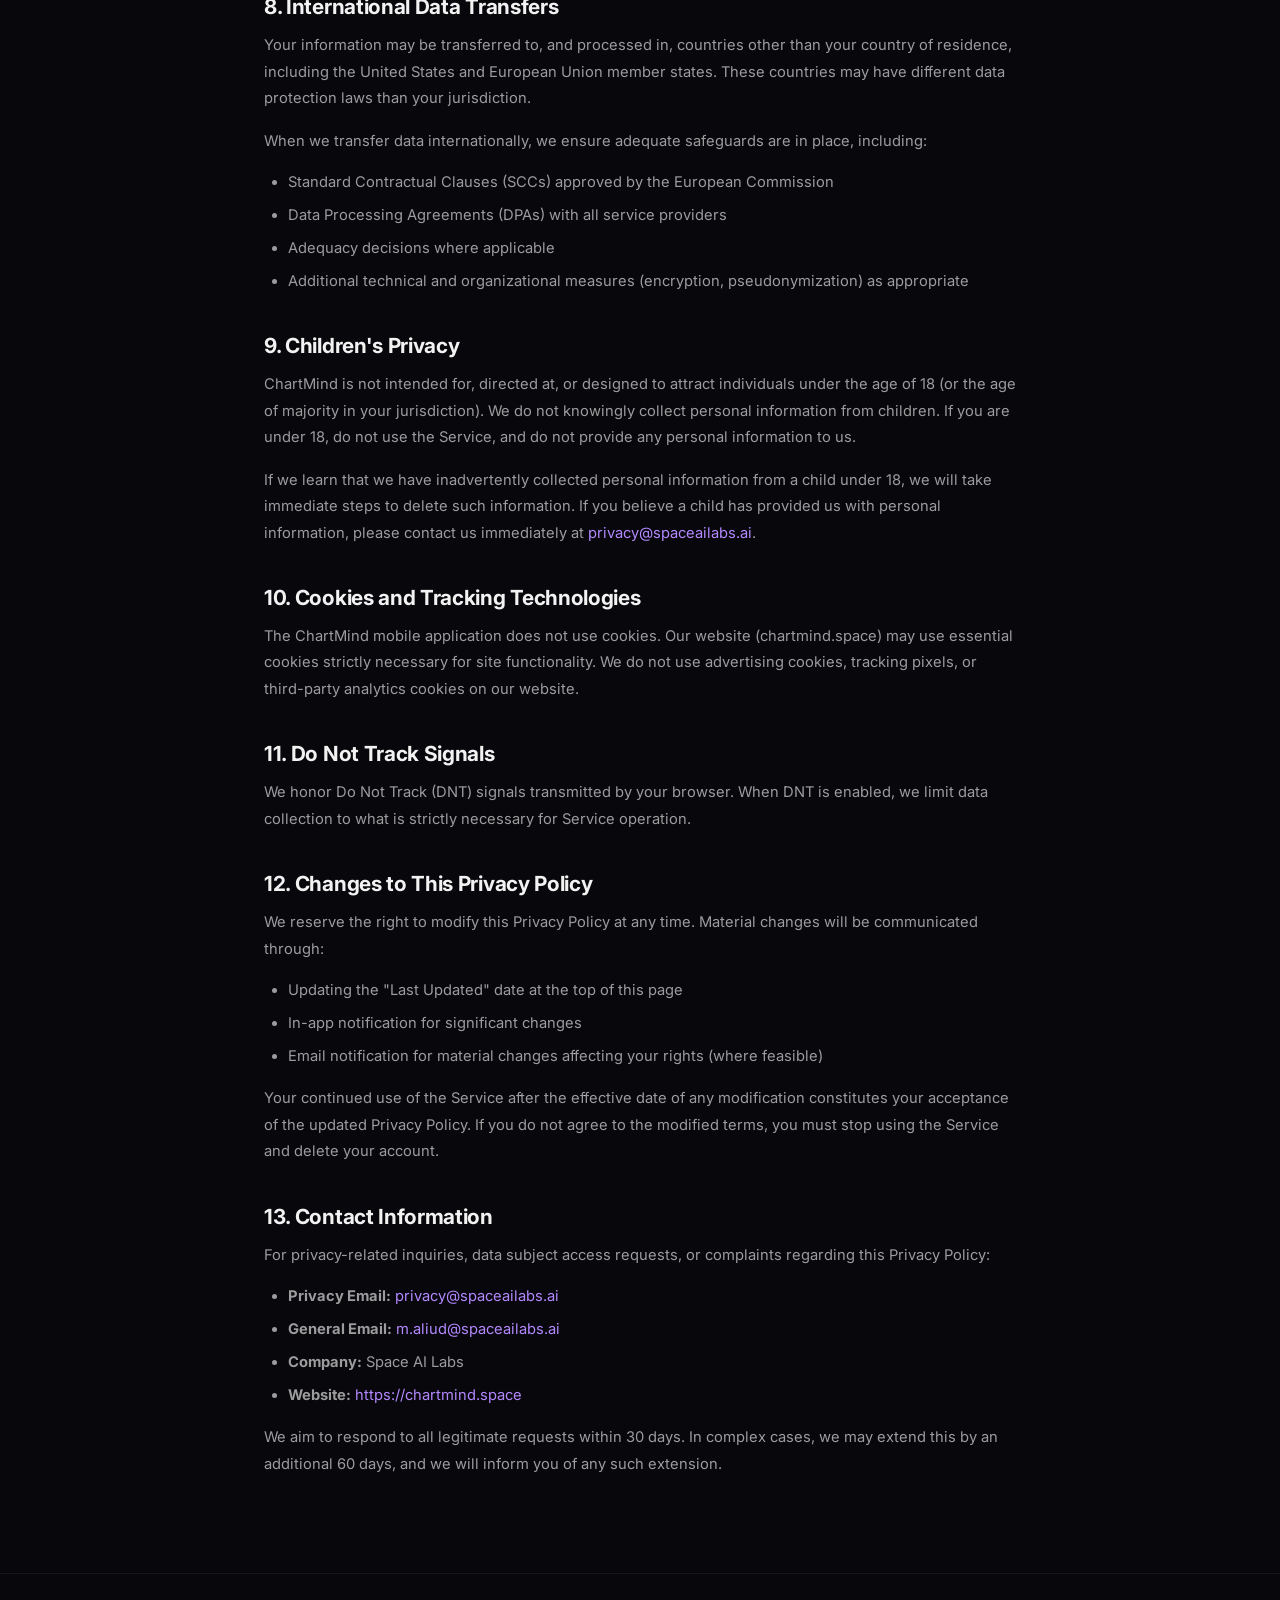
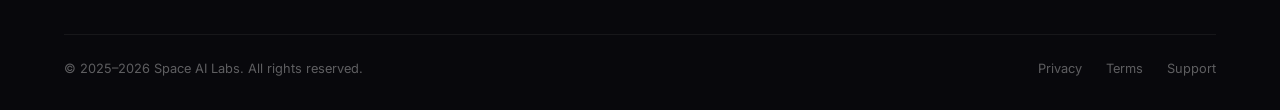
==== commit 45af002d: "privacy: accurate AI-provider disclosure (5.1.1(i)) — chat/portfolio context named, image retention " ====
--- a/privacy-policy.html
+++ b/privacy-policy.html
@@ -121,7 +121,7 @@
     <main class="legal-page">
         <div class="container">
             <h1>Privacy Policy</h1>
-            <p class="last-updated">Effective Date: March 9, 2026 &nbsp;|&nbsp; Last Updated: March 9, 2026</p>
+            <p class="last-updated">Effective Date: March 9, 2026 &nbsp;|&nbsp; Last Updated: July 14, 2026</p>
             <div id="language-selector"></div>
 
             <div class="highlight-box">
@@ -161,8 +161,9 @@
                 <li>Chart images you upload or capture with your device camera are transmitted to our servers for AI
                     processing</li>
                 <li>Images are processed through our AI analysis pipeline (utilizing OpenAI, Anthropic, and/or Google AI
-                    services) and are <strong>automatically and permanently deleted within 24 hours</strong> of analysis
-                    completion</li>
+                    services) and are <strong>retained as part of your analysis history</strong> so that your past
+                    analyses remain viewable in the app; they are <strong>permanently deleted when you delete your
+                    account</strong></li>
                 <li>Analysis results (text-based predictions, pattern identifications, and technical assessments) are
                     stored in your account history and may be deleted by you at any time</li>
                 <li>We do not use your chart images for training AI models, advertising, or any purpose other than
@@ -240,16 +241,22 @@
 
             <h3>4.1 AI Analysis Providers</h3>
             <ul>
-                <li><strong>OpenAI, Anthropic (Claude), Google AI (Gemini):</strong> Chart images are transmitted to
-                    these providers for AI-powered analysis. Images are processed in accordance with each provider's
-                    data processing agreements and are not used by these providers for model training when processed via
-                    their API services.</li>
+                <li><strong>OpenAI, Anthropic (Claude), Google AI (Gemini):</strong> Content you submit to AI features
+                    is transmitted to these providers to generate your results. Depending on the feature, this content
+                    is: chart images (chart analysis), your typed questions and filter descriptions (AI assistant and
+                    screener AI tools), and — when you use the AI assistant — a context summary of your portfolio
+                    holdings, watchlist, and recent analysis history. Your name, email address, and account identifiers
+                    are never included in the content sent to these providers. Content is processed in accordance with
+                    each provider's data processing agreements and is not used by these providers for model training
+                    when processed via their API services.</li>
             </ul>
 
             <h3>4.2 Infrastructure and Authentication</h3>
             <ul>
                 <li><strong>Firebase (Google Cloud):</strong> Authentication services, push notification delivery, crash
                     reporting (Crashlytics)</li>
+                <li><strong>Sentry:</strong> Application error and crash reporting, used to diagnose and fix technical
+                    problems; can be disabled at any time in Settings → Privacy &amp; Diagnostics</li>
                 <li><strong>Amazon Web Services (AWS):</strong> Server infrastructure, data storage, and processing</li>
                 <li><strong>Cloudflare:</strong> DNS management, DDoS protection, and content delivery</li>
             </ul>
@@ -296,8 +303,8 @@
             <!-- 6 -->
             <h2>6. Data Retention</h2>
             <ul>
-                <li><strong>Chart images:</strong> Automatically and permanently deleted within 24 hours of analysis
-                    completion</li>
+                <li><strong>Chart images:</strong> Retained as part of your analysis history; permanently deleted when
+                    you delete your account</li>
                 <li><strong>Analysis results:</strong> Retained in your account history until you delete them or delete
                     your account</li>
                 <li><strong>Account data:</strong> Retained for the duration of your account. Upon account deletion, all
